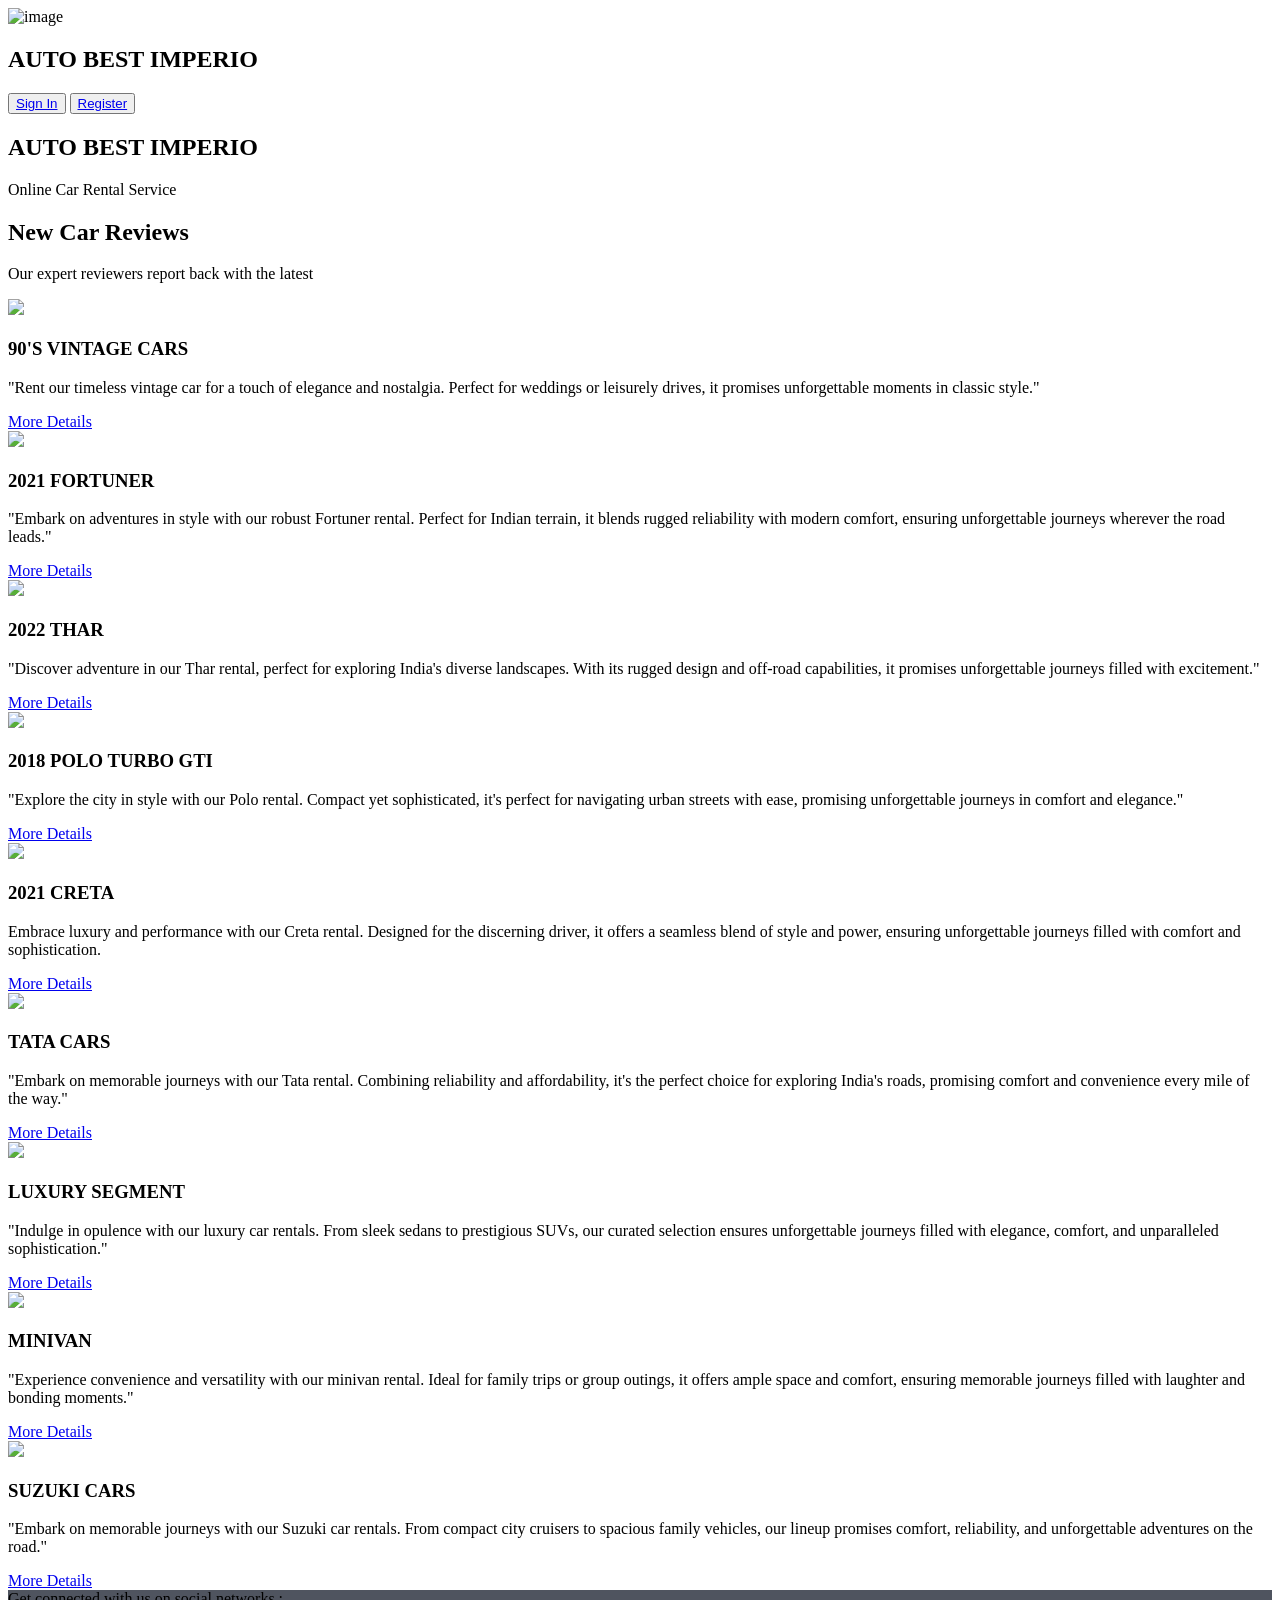
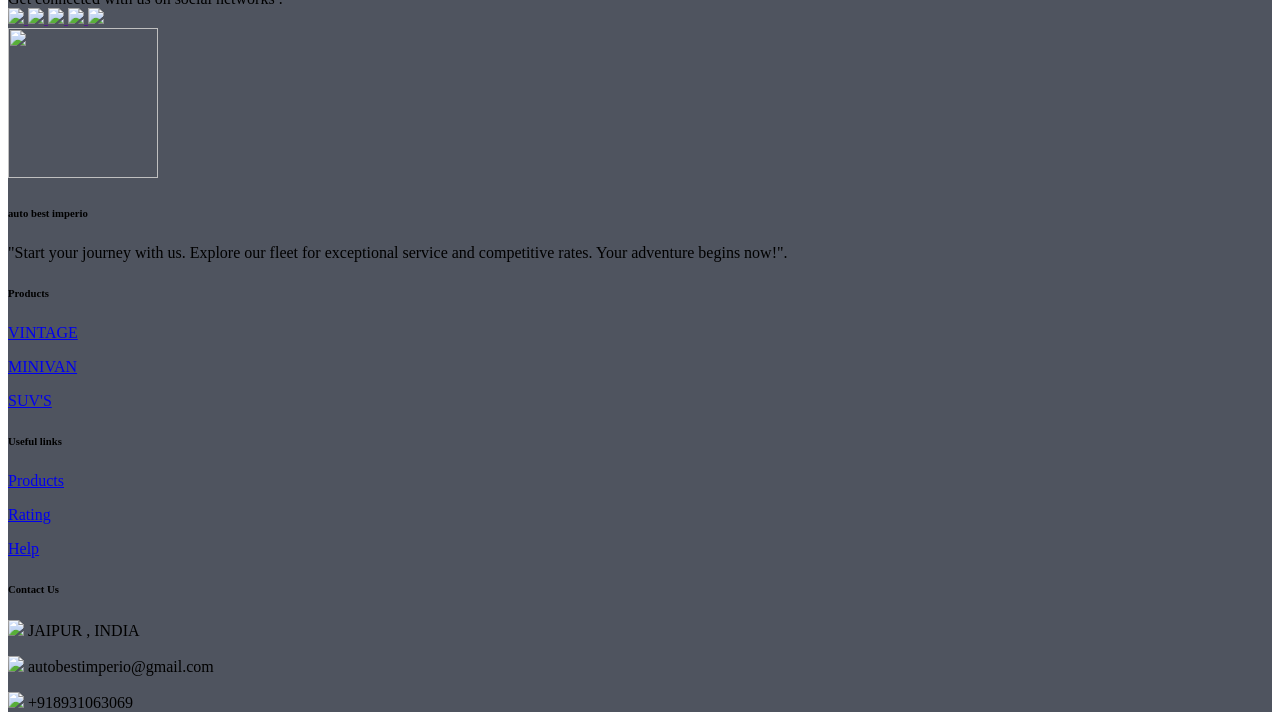
==== index.html @ c743aabb "fix: replace backslashes with forward slashes in index.html" ====
<!DOCTYPE html>
<html lang="en">
<head>
    <meta charset="UTF-8">
    <title>auto best imperio</title>
    <link rel="icon" href="assets/img/logo.png">
    <meta name="viewport" content="width=device-width initial-scale=1 maximum-scale=1 minimum-scale=1">
    <link rel="stylesheet" href="css/bootstrap/bootstrap.min.css">
    <link rel="stylesheet" href="css/index.css">
</head>
<body>

<section id="db_navbar">
    <div id="db_navBarCaption">
        <img id="db_logo" src="assets/img/logo.png" alt="image">
        <h1 id="db_title_name">AUTO BEST IMPERIO</h1>
        <button type="button" class="btn" id="db_btn_signIn"><a href="html/login.html" id="db_btn_sign_a">Sign
            In</a>
        </button>
        <button type="button" class="btn" id="db_btn_regi"><a href="html/registration.html" id="db_btn_regi_a">Register</a>
        </button>
    </div>
</section>
<section id="db_mainWall" class="slider">
    <div id="db_mainCaption" class="caption">
        <h1 id="db_h1">AUTO BEST IMPERIO</h1>
        <p id="db_p">Online Car Rental Service</p>
    </div>
</section>
<section class="sectionArea">
    <div class="featuresTop">
        <h2 id="db_newCarReviews">New Car Reviews</h2>
        <p> Our expert reviewers report back with the latest </p>
    </div>
    <div class="featuresBody">
        <div class="container">

            <div class="col3">
                <div class="item">
                    <div class="zoom">
                        <img src="assets/img/cars/VINTAGE.jpg">
                    </div>
                    <div class="itemText">
                        <h3>90'S VINTAGE CARS  </h3>
                        <p>   
                         "Rent our timeless vintage car for a touch of elegance and nostalgia.
                          Perfect for weddings or leisurely drives, it promises unforgettable moments in classic style."
                        </p>
                        <a href="#" class="btnDetails" id="db_car1"> More Details</a>
                    </div>
                </div>
            </div>

            <div class="col3">
                <div class="item">
                    <div class="zoom">
                        <img src="assets/img/cars/FORTUNER.jpg">
                    </div>
                    <div class="itemText">
                        <h3> 2021 FORTUNER </h3>
                        <p>
                            "Embark on adventures in style with our robust Fortuner rental. 
                            Perfect for Indian terrain, 
                            it blends rugged reliability with modern comfort, 
                            ensuring unforgettable journeys wherever the road leads."
                        </p>
                        <a href="#" class="btnDetails" id="db_car2"> More Details</a>
                    </div>
                </div>
            </div>

            <div class="col3">
                <div class="item">
                    <div class="zoom">
                        <img src="assets/img/cars/THAR.jpg">
                    </div>
                    <div class="itemText">
                        <h3> 2022 THAR</h3>
                        <p>
                            "Discover adventure in our Thar rental, perfect for exploring India's diverse landscapes.
                             With its rugged design and off-road capabilities,
                              it promises unforgettable journeys filled with excitement."
                        </p>
                        <a href="#" class="btnDetails" id="db_car3"> More Details</a>
                    </div>
                </div>
            </div>
        </div>
    </div>
    <div class="featuresBody">
        <div class="container">

            <div class="col3">
                <div class="item">
                    <div class="zoom">
                        <img src="assets/img/cars/POLO.jpg">
                    </div>
                    <div class="itemText">
                        <h3> 2018 POLO TURBO GTI</h3>
                      <p>                 
                         "Explore the city in style with our Polo rental. Compact yet sophisticated, 
                         it's perfect for navigating urban streets with ease, 
                         promising unforgettable journeys in comfort and elegance."
                        </p>
                        <a href="#" class="btnDetails" id="db_car4"> More Details</a>
                    </div>
                </div>
            </div>

            <div class="col3">
                <div class="item">
                    <div class="zoom">
                        <img src="assets/img/cars/CREATA.jpg">
                    </div>
                    <div class="itemText">
                        <h3>2021 CRETA </h3>
                        <p>
                            Embrace luxury and performance with our Creta rental. Designed for the discerning driver,
                             it offers a seamless blend of style and power,
                             ensuring unforgettable journeys filled with comfort and sophistication.
                        </p>
                        <a href="#" class="btnDetails" id="db_car5"> More Details</a>
                    </div>
                </div>
            </div>

            <div class="col3">
                <div class="item">
                    <div class="zoom">
                        <img src="assets/img/cars/TATA.jpg">
                    </div>
                    <div class="itemText">
                        <h3> TATA CARS </h3>
                        <p>
                            "Embark on memorable journeys with our Tata rental. Combining reliability and affordability, 
                            it's the perfect choice for exploring India's roads, promising comfort and convenience every mile of the way."
                        </p>
                        <a href="#" class="btnDetails" id="db_car6"> More Details</a>
                    </div>
                </div>
            </div>
        </div>
    </div>
    <div class="featuresBody">
        <div class="container">

            <div class="col3">
                <div class="item">
                    <div class="zoom">
                        <img src="assets/img/cars/AUDI.jpg">
                    </div>
                    <div class="itemText">
                        <h3> LUXURY SEGMENT</h3>
                        <p>
                            "Indulge in opulence with our luxury car rentals. From sleek sedans to prestigious SUVs,
                             our curated selection ensures unforgettable journeys filled with elegance, 
                             comfort, and unparalleled sophistication."
                        </p>
                        <a href="#" class="btnDetails" id="db_car7"> More Details</a>
                    </div>
                </div>
            </div>

            <div class="col3">
                <div class="item">
                    <div class="zoom">
                        <img src="assets/img/cars/MINIVAN.jpg">
                    </div>
                    <div class="itemText">
                        <h3>MINIVAN </h3>
                        <p>
                            "Experience convenience and versatility with our minivan rental. Ideal for family trips or group outings, 
                            it offers ample space and comfort, ensuring memorable journeys filled with laughter and bonding moments."
                        </p>
                        <a href="#" class="btnDetails" id="db_car8"> More Details</a>
                    </div>
                </div>
            </div>

            <div class="col3">
                <div class="item">
                    <div class="zoom">
                        <img src="assets/img/cars/desire.jpg">
                    </div>
                    <div class="itemText">
                        <h3> SUZUKI CARS</h3>
                        <p>
                            "Embark on memorable journeys with our Suzuki car rentals. 
                            From compact city cruisers to spacious family vehicles,
                            our lineup promises comfort, reliability, and unforgettable adventures on the road."
                        </p>
                        <a href="#" class="btnDetails" id="db_car9"> More Details</a>
                    </div>
                </div>
            </div>
        </div>
    </div>
</section>
<footer class="text-center text-lg-start text-white" style="background-color: #4f545f">

    <section class="d-flex justify-content-center justify-content-lg-between p-4 border-bottom">
        <div class="me-5 d-none d-lg-block">
            <span>Get connected with us on social networks :</span>
        </div>

        <div>
            <a href="" class="ml-2 text-reset text-decoration-none">
                <img src="assets/icon/social/icons8_google_32.png">
            </a>
            <a href="" class="ml-2 text-reset text-decoration-none">
                <img src="assets/icon/social/facebook_32.png">
            </a>
            <a href="" class="ml-2 text-reset text-decoration-none">
                <img src="assets/icon/social/icons8_instagram_32.png">
            </a>
            <a href="" class="ml-2 text-reset text-decoration-none">
                <img src="assets/icon/social/icons8_twitter_32.png">
            </a>
            <a href="" class="ml-2 text-reset text-decoration-none">
                <img src="assets/icon/social/icons8_linkedin_circled_32.png">
            </a>
        </div>
    </section>

    <section class="">

        <div class="container text-center text-md-start mt-5">
            <div class="row mt-3">
                <div><img class="position-relative" src="assets/img/logo.png"
                          style="width: 150px; height: 150px; left: -40px; top: 3px"></div>

                <div class="col-md-3 col-lg-4 col-xl-3 mx-auto mb-4">
                    <h6 class="text-uppercase fw-bold mb-4"><i class="fas fa-gem me-3"></i>auto best imperio</h6>
                    <p>"Start your journey with us. Explore our fleet for exceptional service and competitive rates.
                     Your adventure begins now!".</p>
                </div>

                <div class="col-md-2 col-lg-2 col-xl-2 mx-auto mb-4">
                    <h6 class="text-uppercase fw-bold mb-4">Products</h6>
                    <p><a href="#!" class="text-reset text-decoration-none">VINTAGE</a></p>
                    <p><a href="#!" class="text-reset text-decoration-none">MINIVAN </a></p>
                    <p><a href="#!" class="text-reset text-decoration-none">SUV'S</a></p>
                </div>

                <div class="col-md-3 col-lg-2 col-xl-2 mx-auto mb-4">
                    <h6 class="text-uppercase fw-bold mb-4">Useful links</h6>
                    <p><a href="#!" class="text-reset text-decoration-none">Products</a></p>
                    <p><a href="#!" class="text-reset text-decoration-none">Rating</a></p>
                    <p><a href="#!" class="text-reset text-decoration-none">Help</a></p>
                </div>

                <div class="col-md-4 col-lg-3 col-xl-3 mx-auto mb-md-0 mb-4">
                    <h6 class="text-uppercase fw-bold mb-4">Contact Us</h6>
                    <p><img class="position-relative text-decoration-none" style="right: 10px"
                            src="assets/icon/social/icons8_home_page_16.png"> JAIPUR , INDIA</p>
                    <p><img class="position-relative text-decoration-none" style="right: 18px"
                            src="assets/icon/social/icons8_Mail_16.png"> autobestimperio@gmail.com</p>
                    <p><img class="position-relative text-decoration-none" style="right: 35px"
                            src="assets/icon/social/icons8_phone_16.png"> +918931063069</p>
                </div>

            </div>
        </div>
    </section>


</footer>
</body>
</html>
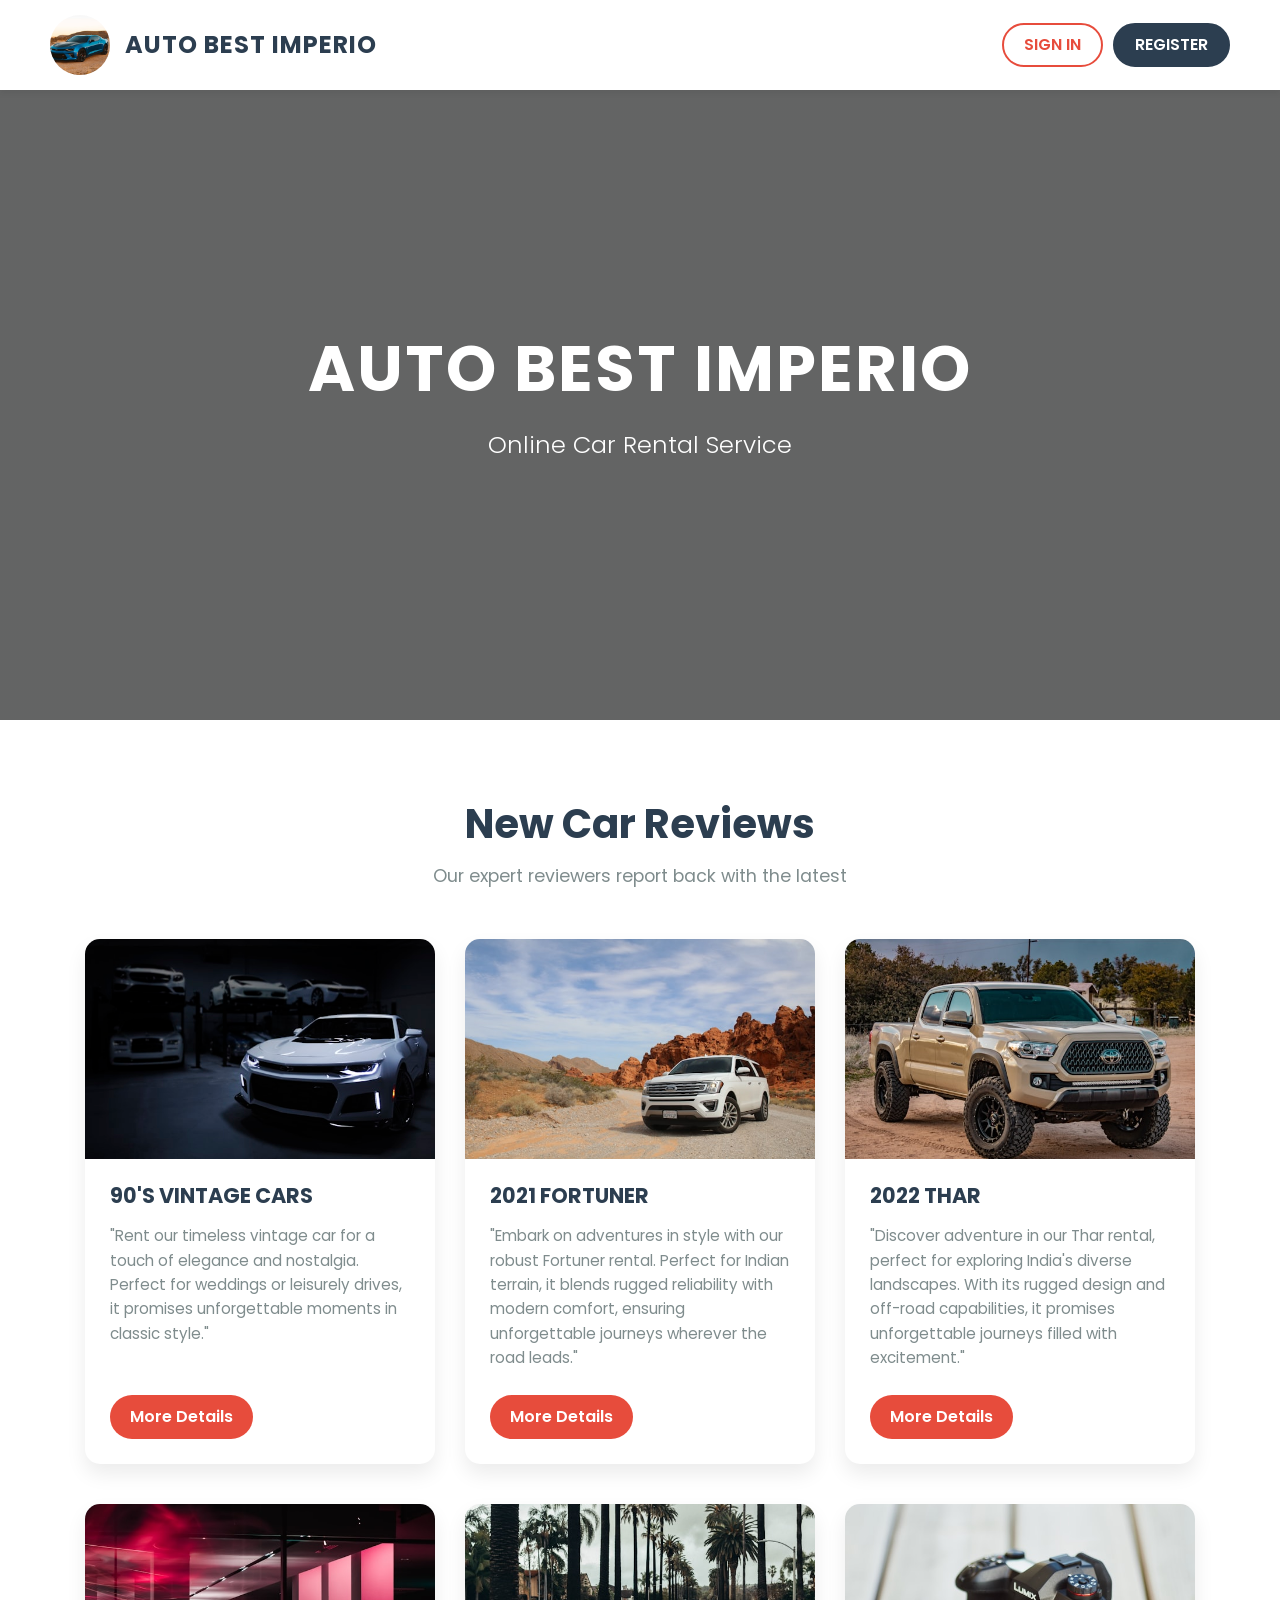
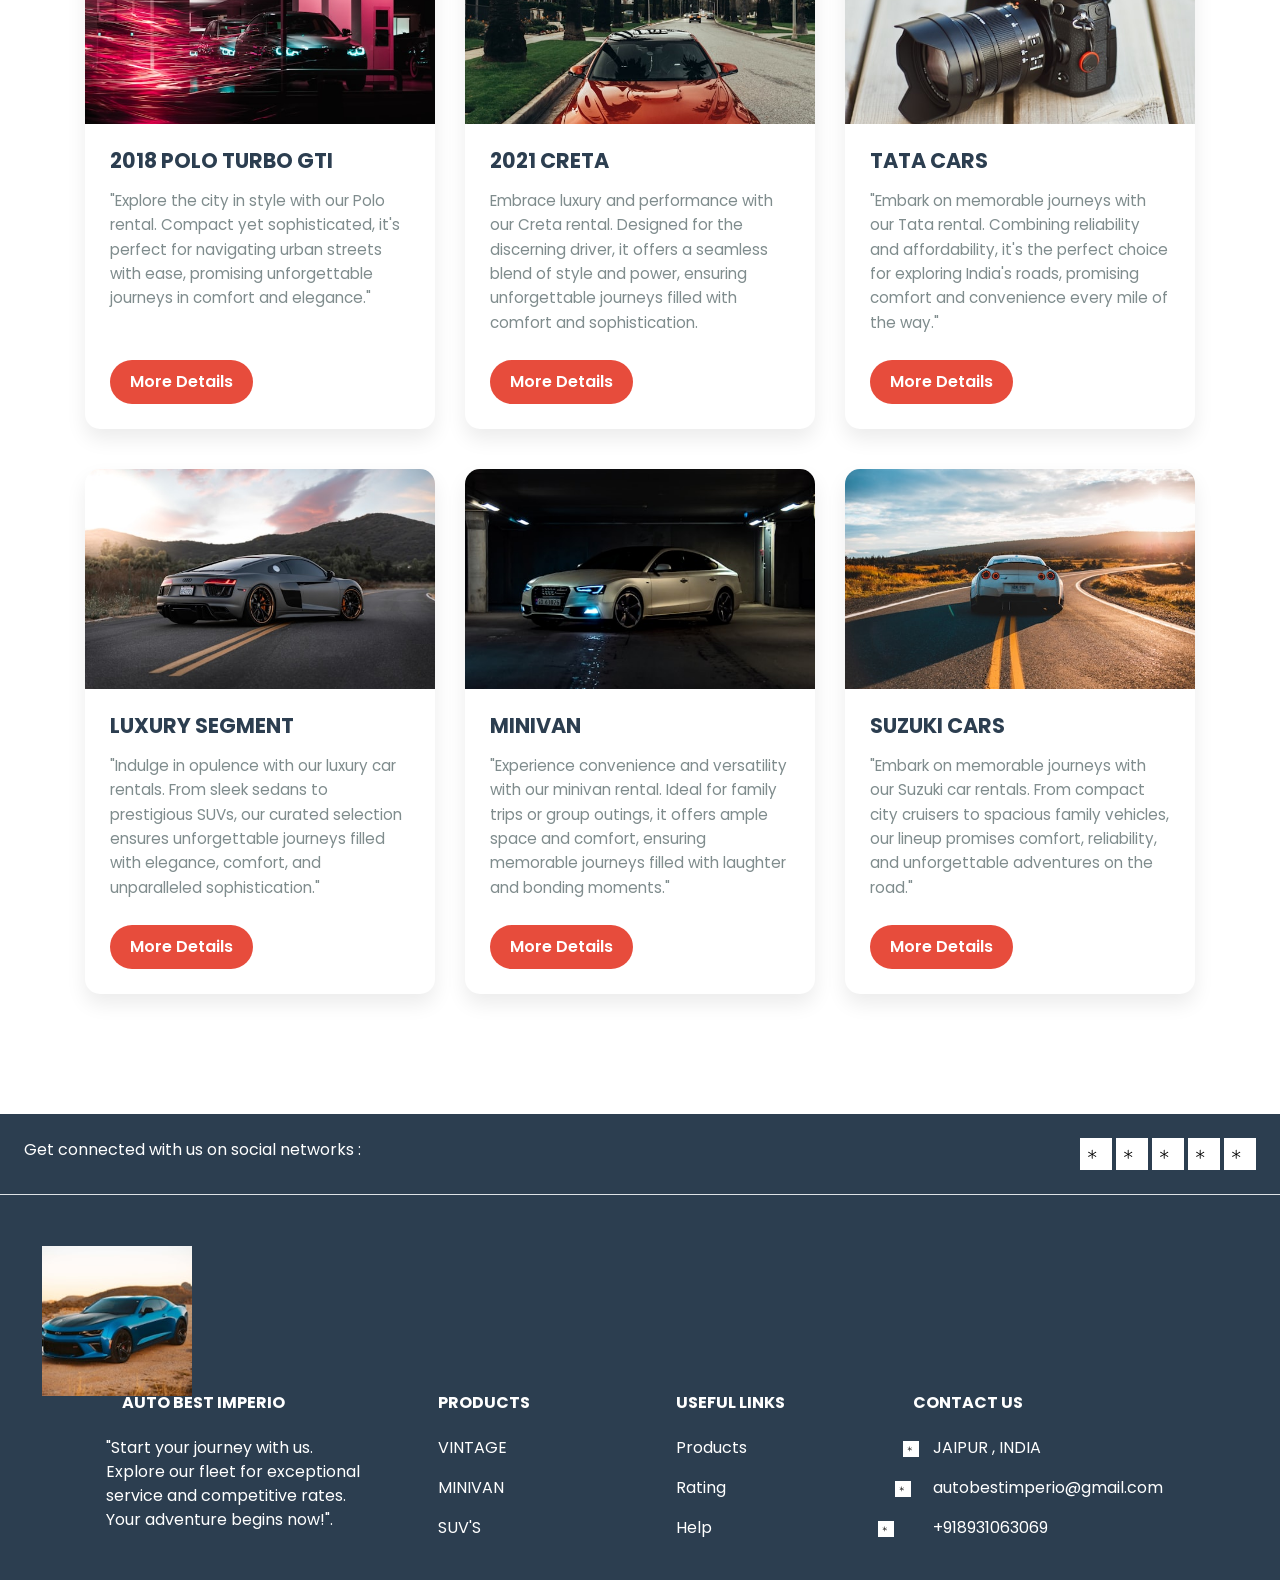
==== commit f9d9e799: "fix(links): correct sign-in and register href paths in index.html" ====
--- a/index.html
+++ b/index.html
@@ -14,10 +14,10 @@
     <div id="db_navBarCaption">
         <img id="db_logo" src="assets/img/logo.png" alt="image">
         <h1 id="db_title_name">AUTO BEST IMPERIO</h1>
-        <button type="button" class="btn" id="db_btn_signIn"><a href="html/login.html" id="db_btn_sign_a">Sign
+        <button type="button" class="btn" id="db_btn_signIn"><a href="login.html" id="db_btn_sign_a">Sign
             In</a>
         </button>
-        <button type="button" class="btn" id="db_btn_regi"><a href="html/registration.html" id="db_btn_regi_a">Register</a>
+        <button type="button" class="btn" id="db_btn_regi"><a href="registration.html" id="db_btn_regi_a">Register</a>
         </button>
     </div>
 </section>
--- a/css/index.css
+++ b/css/index.css
@@ -0,0 +1,220 @@
+@import url('https://fonts.googleapis.com/css2?family=Poppins:wght@300;400;600;700&display=swap');
+
+body {
+    font-family: 'Poppins', sans-serif;
+    margin: 0;
+    padding: 0;
+    background-color: #f8f9fa;
+    color: #333;
+}
+
+#db_navbar {
+    background: rgba(255, 255, 255, 0.95);
+    backdrop-filter: blur(10px);
+    box-shadow: 0 4px 6px rgba(0,0,0,0.05);
+    position: sticky;
+    top: 0;
+    z-index: 1000;
+    padding: 15px 50px;
+}
+
+#db_navBarCaption {
+    display: flex;
+    align-items: center;
+    justify-content: space-between;
+}
+
+#db_logo {
+    width: 60px;
+    height: 60px;
+    border-radius: 50%;
+    object-fit: cover;
+    margin-right: 15px;
+}
+
+#db_title_name {
+    font-size: 24px;
+    font-weight: 700;
+    margin: 0;
+    flex-grow: 1;
+    color: #2c3e50;
+    letter-spacing: 1px;
+}
+
+#db_navbar .btn {
+    margin-left: 10px;
+    padding: 8px 20px;
+    border-radius: 25px;
+    font-weight: 600;
+    text-transform: uppercase;
+    transition: all 0.3s ease;
+}
+
+#db_btn_signIn {
+    border: 2px solid #e74c3c;
+    background: transparent;
+}
+#db_btn_signIn a { color: #e74c3c; text-decoration: none; }
+#db_btn_signIn:hover { background: #e74c3c; box-shadow: 0 5px 15px rgba(231,76,60,0.3); }
+#db_btn_signIn:hover a { color: #fff; }
+
+#db_btn_regi {
+    background: #2c3e50;
+    border: 2px solid #2c3e50;
+}
+#db_btn_regi a { color: #fff; text-decoration: none; }
+#db_btn_regi:hover { background: #1a252f; box-shadow: 0 5px 15px rgba(44,62,80,0.3); }
+
+#db_mainWall {
+    height: 70vh;
+    background: linear-gradient(rgba(0,0,0,0.6), rgba(0,0,0,0.6)), url('https://images.unsplash.com/photo-1492144534655-ae79c964c9d7?w=1600&q=80') center/cover;
+    display: flex;
+    align-items: center;
+    justify-content: center;
+    text-align: center;
+    color: white;
+}
+
+#db_mainCaption h1 {
+    font-size: 4rem;
+    font-weight: 700;
+    margin-bottom: 20px;
+    text-transform: uppercase;
+    letter-spacing: 2px;
+    animation: fadeInDown 1s ease-out;
+}
+
+#db_mainCaption p {
+    font-size: 1.5rem;
+    font-weight: 300;
+    animation: fadeInUp 1s ease-out;
+}
+
+.sectionArea {
+    padding: 80px 0;
+    background: #fff;
+}
+
+.featuresTop {
+    text-align: center;
+    margin-bottom: 50px;
+}
+
+.featuresTop h2 {
+    font-size: 2.5rem;
+    font-weight: 700;
+    color: #2c3e50;
+    margin-bottom: 15px;
+}
+
+.featuresTop p {
+    color: #7f8c8d;
+    font-size: 1.1rem;
+}
+
+.featuresBody .container {
+    display: flex;
+    flex-wrap: wrap;
+    justify-content: center;
+    gap: 30px;
+    margin-bottom: 40px;
+}
+
+.col3 {
+    flex: 1 1 300px;
+    max-width: 350px;
+}
+
+.item {
+    background: #fff;
+    border-radius: 15px;
+    overflow: hidden;
+    box-shadow: 0 10px 20px rgba(0,0,0,0.08);
+    transition: transform 0.3s ease, box-shadow 0.3s ease;
+    height: 100%;
+    display: flex;
+    flex-direction: column;
+}
+
+.item:hover {
+    transform: translateY(-10px);
+    box-shadow: 0 15px 30px rgba(0,0,0,0.15);
+}
+
+.zoom {
+    overflow: hidden;
+    height: 220px;
+}
+
+.zoom img {
+    width: 100%;
+    height: 100%;
+    object-fit: cover;
+    transition: transform 0.5s ease;
+}
+
+.item:hover .zoom img {
+    transform: scale(1.1);
+}
+
+.itemText {
+    padding: 25px;
+    flex-grow: 1;
+    display: flex;
+    flex-direction: column;
+}
+
+.itemText h3 {
+    font-size: 1.3rem;
+    font-weight: 700;
+    color: #2c3e50;
+    margin-bottom: 15px;
+}
+
+.itemText p {
+    color: #7f8c8d;
+    font-size: 0.95rem;
+    line-height: 1.6;
+    margin-bottom: 25px;
+    flex-grow: 1;
+}
+
+.btnDetails {
+    display: inline-block;
+    padding: 10px 20px;
+    background: #e74c3c;
+    color: white !important;
+    text-decoration: none;
+    border-radius: 25px;
+    font-weight: 600;
+    text-align: center;
+    transition: background 0.3s ease;
+    align-self: flex-start;
+}
+
+.btnDetails:hover {
+    background: #c0392b;
+}
+
+footer {
+    background-color: #2c3e50 !important;
+    color: #ecf0f1;
+}
+
+footer a {
+    transition: color 0.3s ease;
+}
+
+footer a:hover {
+    color: #e74c3c !important;
+}
+
+@keyframes fadeInDown {
+    from { opacity: 0; transform: translateY(-30px); }
+    to { opacity: 1; transform: translateY(0); }
+}
+
+@keyframes fadeInUp {
+    from { opacity: 0; transform: translateY(30px); }
+    to { opacity: 1; transform: translateY(0); }
+}
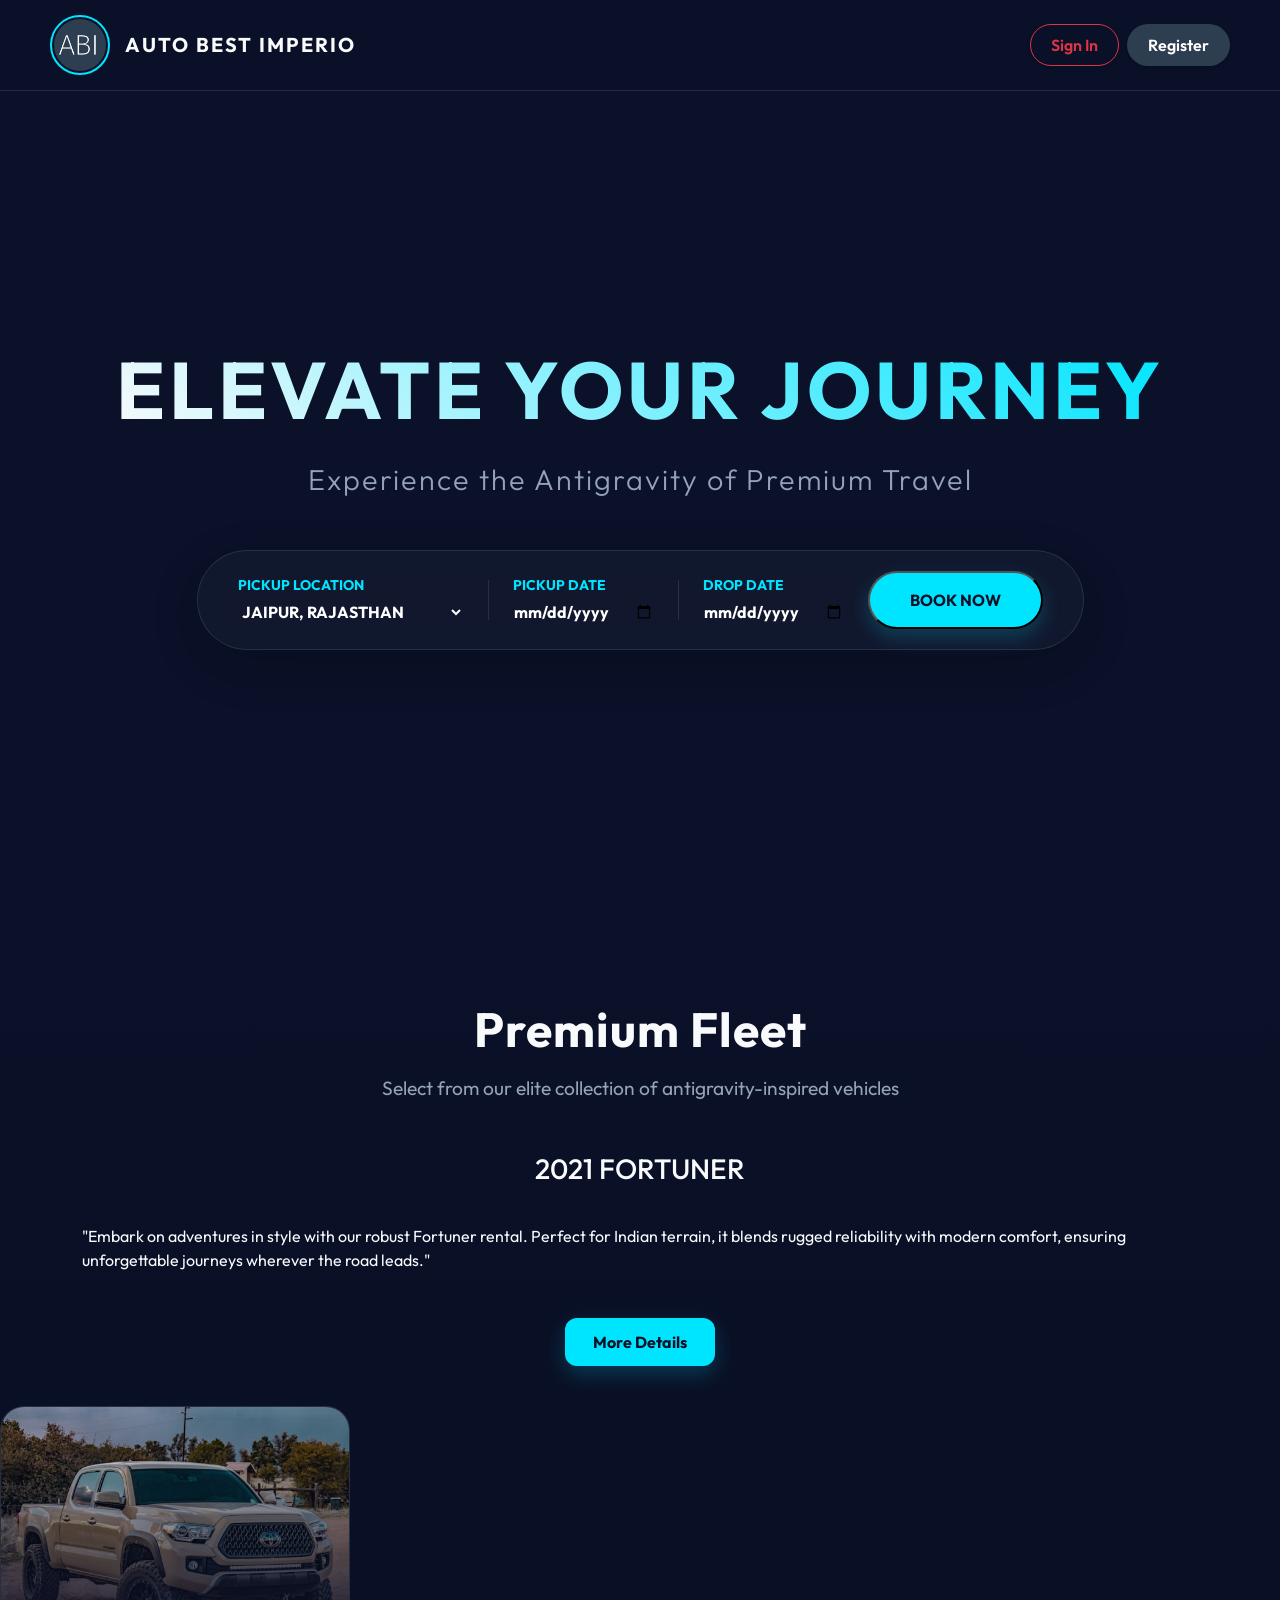
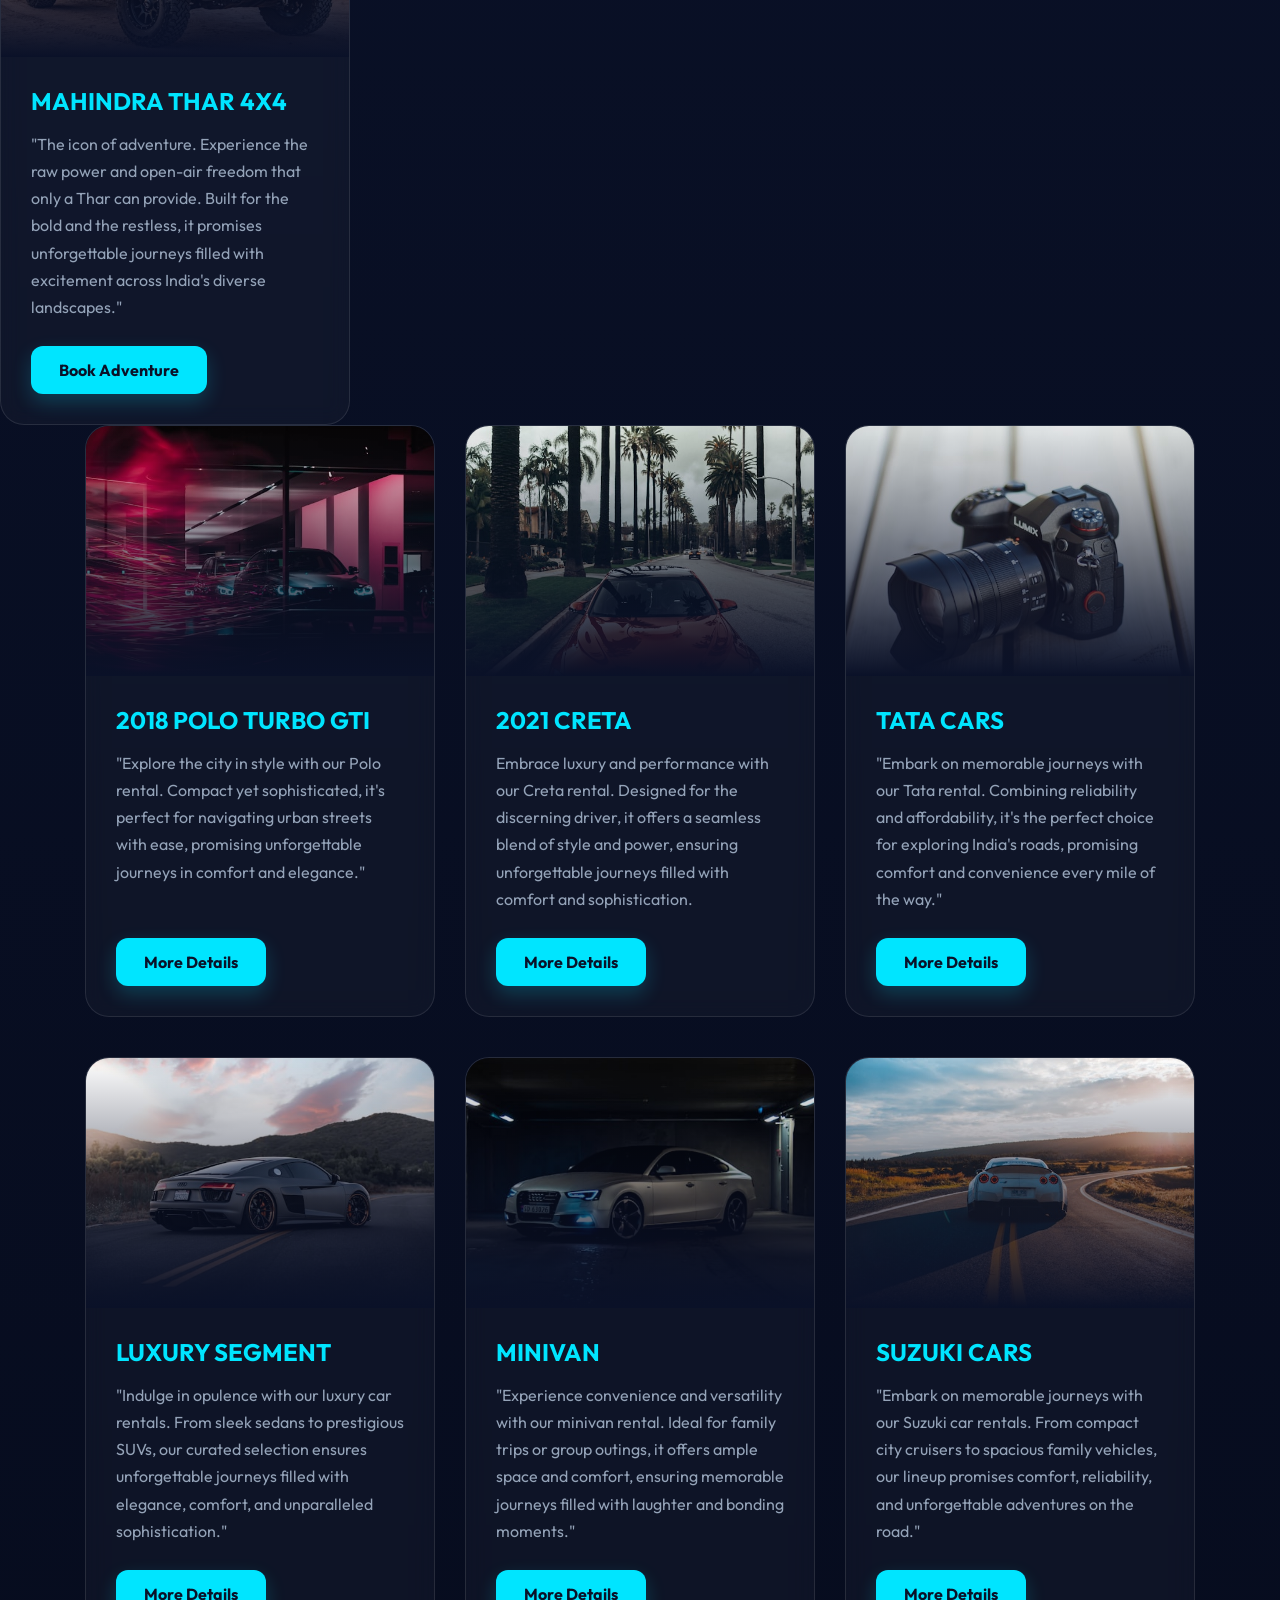
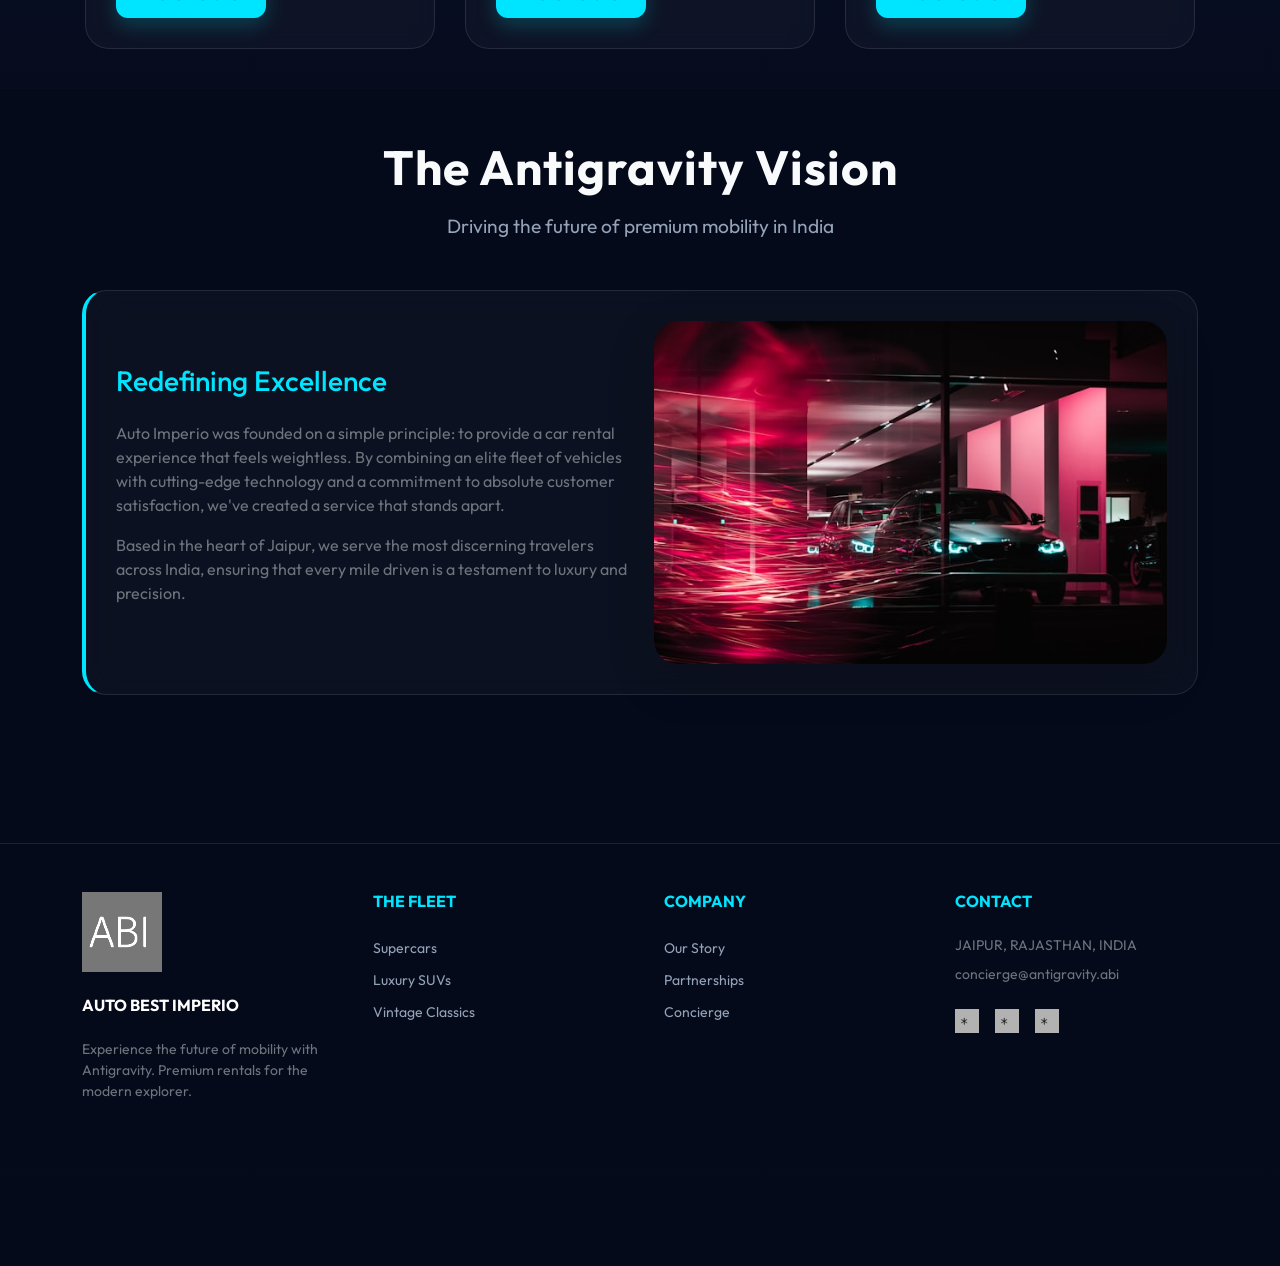
==== commit 63f29bd4: "refactor: complete localization, fix alignment, and add company section navigation" ====
--- a/index.html
+++ b/index.html
@@ -1,5 +1,6 @@
 <!DOCTYPE html>
 <html lang="en">
+
 <head>
     <meta charset="UTF-8">
     <title>auto best imperio</title>
@@ -8,262 +9,339 @@
     <link rel="stylesheet" href="css/bootstrap/bootstrap.min.css">
     <link rel="stylesheet" href="css/index.css">
 </head>
+
 <body>
 
-<section id="db_navbar">
-    <div id="db_navBarCaption">
-        <img id="db_logo" src="assets/img/logo.png" alt="image">
-        <h1 id="db_title_name">AUTO BEST IMPERIO</h1>
-        <button type="button" class="btn" id="db_btn_signIn"><a href="login.html" id="db_btn_sign_a">Sign
-            In</a>
-        </button>
-        <button type="button" class="btn" id="db_btn_regi"><a href="registration.html" id="db_btn_regi_a">Register</a>
-        </button>
-    </div>
-</section>
-<section id="db_mainWall" class="slider">
-    <div id="db_mainCaption" class="caption">
-        <h1 id="db_h1">AUTO BEST IMPERIO</h1>
-        <p id="db_p">Online Car Rental Service</p>
-    </div>
-</section>
-<section class="sectionArea">
-    <div class="featuresTop">
-        <h2 id="db_newCarReviews">New Car Reviews</h2>
-        <p> Our expert reviewers report back with the latest </p>
-    </div>
-    <div class="featuresBody">
-        <div class="container">
-
-            <div class="col3">
-                <div class="item">
-                    <div class="zoom">
-                        <img src="assets/img/cars/VINTAGE.jpg">
-                    </div>
-                    <div class="itemText">
-                        <h3>90'S VINTAGE CARS  </h3>
-                        <p>   
-                         "Rent our timeless vintage car for a touch of elegance and nostalgia.
-                          Perfect for weddings or leisurely drives, it promises unforgettable moments in classic style."
-                        </p>
-                        <a href="#" class="btnDetails" id="db_car1"> More Details</a>
-                    </div>
-                </div>
-            </div>
-
-            <div class="col3">
-                <div class="item">
-                    <div class="zoom">
-                        <img src="assets/img/cars/FORTUNER.jpg">
-                    </div>
-                    <div class="itemText">
-                        <h3> 2021 FORTUNER </h3>
-                        <p>
-                            "Embark on adventures in style with our robust Fortuner rental. 
-                            Perfect for Indian terrain, 
-                            it blends rugged reliability with modern comfort, 
-                            ensuring unforgettable journeys wherever the road leads."
-                        </p>
-                        <a href="#" class="btnDetails" id="db_car2"> More Details</a>
-                    </div>
-                </div>
-            </div>
-
-            <div class="col3">
-                <div class="item">
-                    <div class="zoom">
-                        <img src="assets/img/cars/THAR.jpg">
-                    </div>
-                    <div class="itemText">
-                        <h3> 2022 THAR</h3>
-                        <p>
-                            "Discover adventure in our Thar rental, perfect for exploring India's diverse landscapes.
-                             With its rugged design and off-road capabilities,
-                              it promises unforgettable journeys filled with excitement."
-                        </p>
-                        <a href="#" class="btnDetails" id="db_car3"> More Details</a>
-                    </div>
-                </div>
-            </div>
-        </div>
-    </div>
-    <div class="featuresBody">
-        <div class="container">
-
-            <div class="col3">
-                <div class="item">
-                    <div class="zoom">
-                        <img src="assets/img/cars/POLO.jpg">
-                    </div>
-                    <div class="itemText">
-                        <h3> 2018 POLO TURBO GTI</h3>
-                      <p>                 
-                         "Explore the city in style with our Polo rental. Compact yet sophisticated, 
-                         it's perfect for navigating urban streets with ease, 
-                         promising unforgettable journeys in comfort and elegance."
-                        </p>
-                        <a href="#" class="btnDetails" id="db_car4"> More Details</a>
-                    </div>
-                </div>
-            </div>
-
-            <div class="col3">
-                <div class="item">
-                    <div class="zoom">
-                        <img src="assets/img/cars/CREATA.jpg">
-                    </div>
-                    <div class="itemText">
-                        <h3>2021 CRETA </h3>
-                        <p>
-                            Embrace luxury and performance with our Creta rental. Designed for the discerning driver,
-                             it offers a seamless blend of style and power,
-                             ensuring unforgettable journeys filled with comfort and sophistication.
-                        </p>
-                        <a href="#" class="btnDetails" id="db_car5"> More Details</a>
-                    </div>
-                </div>
-            </div>
-
-            <div class="col3">
-                <div class="item">
-                    <div class="zoom">
-                        <img src="assets/img/cars/TATA.jpg">
-                    </div>
-                    <div class="itemText">
-                        <h3> TATA CARS </h3>
-                        <p>
-                            "Embark on memorable journeys with our Tata rental. Combining reliability and affordability, 
-                            it's the perfect choice for exploring India's roads, promising comfort and convenience every mile of the way."
-                        </p>
-                        <a href="#" class="btnDetails" id="db_car6"> More Details</a>
-                    </div>
-                </div>
-            </div>
-        </div>
-    </div>
-    <div class="featuresBody">
-        <div class="container">
-
-            <div class="col3">
-                <div class="item">
-                    <div class="zoom">
-                        <img src="assets/img/cars/AUDI.jpg">
-                    </div>
-                    <div class="itemText">
-                        <h3> LUXURY SEGMENT</h3>
-                        <p>
-                            "Indulge in opulence with our luxury car rentals. From sleek sedans to prestigious SUVs,
-                             our curated selection ensures unforgettable journeys filled with elegance, 
-                             comfort, and unparalleled sophistication."
-                        </p>
-                        <a href="#" class="btnDetails" id="db_car7"> More Details</a>
-                    </div>
-                </div>
-            </div>
-
-            <div class="col3">
-                <div class="item">
-                    <div class="zoom">
-                        <img src="assets/img/cars/MINIVAN.jpg">
-                    </div>
-                    <div class="itemText">
-                        <h3>MINIVAN </h3>
-                        <p>
-                            "Experience convenience and versatility with our minivan rental. Ideal for family trips or group outings, 
-                            it offers ample space and comfort, ensuring memorable journeys filled with laughter and bonding moments."
-                        </p>
-                        <a href="#" class="btnDetails" id="db_car8"> More Details</a>
-                    </div>
-                </div>
-            </div>
-
-            <div class="col3">
-                <div class="item">
-                    <div class="zoom">
-                        <img src="assets/img/cars/desire.jpg">
-                    </div>
-                    <div class="itemText">
-                        <h3> SUZUKI CARS</h3>
-                        <p>
-                            "Embark on memorable journeys with our Suzuki car rentals. 
-                            From compact city cruisers to spacious family vehicles,
-                            our lineup promises comfort, reliability, and unforgettable adventures on the road."
-                        </p>
-                        <a href="#" class="btnDetails" id="db_car9"> More Details</a>
-                    </div>
-                </div>
-            </div>
-        </div>
-    </div>
-</section>
-<footer class="text-center text-lg-start text-white" style="background-color: #4f545f">
-
-    <section class="d-flex justify-content-center justify-content-lg-between p-4 border-bottom">
-        <div class="me-5 d-none d-lg-block">
-            <span>Get connected with us on social networks :</span>
-        </div>
-
-        <div>
-            <a href="" class="ml-2 text-reset text-decoration-none">
-                <img src="assets/icon/social/icons8_google_32.png">
-            </a>
-            <a href="" class="ml-2 text-reset text-decoration-none">
-                <img src="assets/icon/social/facebook_32.png">
-            </a>
-            <a href="" class="ml-2 text-reset text-decoration-none">
-                <img src="assets/icon/social/icons8_instagram_32.png">
-            </a>
-            <a href="" class="ml-2 text-reset text-decoration-none">
-                <img src="assets/icon/social/icons8_twitter_32.png">
-            </a>
-            <a href="" class="ml-2 text-reset text-decoration-none">
-                <img src="assets/icon/social/icons8_linkedin_circled_32.png">
-            </a>
+    <section id="db_navbar">
+        <div id="db_navBarCaption">
+            <img id="db_logo" src="assets/img/logo.png" alt="image">
+            <h1 id="db_title_name">AUTO BEST IMPERIO</h1>
+            <div id="authButtonsContainer" class="d-flex align-items-center gap-2">
+                <a href="html/login.html" class="btn btn-outline-danger shadow-sm" id="btnSignIn"
+                    style="border-radius: 25px; font-weight: 600; padding: 8px 20px;">Sign In</a>
+                <a href="html/registration.html" class="btn text-white shadow-sm" id="btnRegi"
+                    style="background: #2c3e50; border-radius: 25px; font-weight: 600; padding: 8px 20px;">Register</a>
+            </div>
+
+            <!-- Profile Dashboard (Visible when logged in) -->
+            <div id="profileDashboard" class="d-none align-items-center gap-3">
+                <div class="text-dark text-end d-none d-md-block" style="font-size: 0.9rem; line-height: 1.2;">
+                    <span class="d-block fw-bold" style="color: #2c3e50;">Welcome, <span
+                            id="profileName">User</span></span>
+                    <span class="d-block" style="color: #7f8c8d; font-size: 0.8rem;">Wallet: $<span
+                            id="profileWallet">0</span> | Rides: <span id="profileRides">0</span></span>
+                </div>
+                <div class="d-flex align-items-center shadow-sm"
+                    style="background: #fff; border-radius: 50px; padding: 5px 15px 5px 5px; border: 1px solid #e0e0e0;">
+                    <img src="assets/img/me/me.jpg" alt="Profile"
+                        style="width: 36px; height: 36px; border-radius: 50%; object-fit: cover; margin-right: 12px; border: 2px solid #2c3e50;">
+                    <button class="btn btn-sm text-danger fw-bold m-0 p-0" id="btnLogout"
+                        style="border: none; background: transparent;">Logout</button>
+                </div>
+            </div>
         </div>
     </section>
-
-    <section class="">
-
-        <div class="container text-center text-md-start mt-5">
-            <div class="row mt-3">
-                <div><img class="position-relative" src="assets/img/logo.png"
-                          style="width: 150px; height: 150px; left: -40px; top: 3px"></div>
-
-                <div class="col-md-3 col-lg-4 col-xl-3 mx-auto mb-4">
-                    <h6 class="text-uppercase fw-bold mb-4"><i class="fas fa-gem me-3"></i>auto best imperio</h6>
-                    <p>"Start your journey with us. Explore our fleet for exceptional service and competitive rates.
-                     Your adventure begins now!".</p>
-                </div>
-
-                <div class="col-md-2 col-lg-2 col-xl-2 mx-auto mb-4">
-                    <h6 class="text-uppercase fw-bold mb-4">Products</h6>
-                    <p><a href="#!" class="text-reset text-decoration-none">VINTAGE</a></p>
-                    <p><a href="#!" class="text-reset text-decoration-none">MINIVAN </a></p>
-                    <p><a href="#!" class="text-reset text-decoration-none">SUV'S</a></p>
-                </div>
-
-                <div class="col-md-3 col-lg-2 col-xl-2 mx-auto mb-4">
-                    <h6 class="text-uppercase fw-bold mb-4">Useful links</h6>
-                    <p><a href="#!" class="text-reset text-decoration-none">Products</a></p>
-                    <p><a href="#!" class="text-reset text-decoration-none">Rating</a></p>
-                    <p><a href="#!" class="text-reset text-decoration-none">Help</a></p>
-                </div>
-
-                <div class="col-md-4 col-lg-3 col-xl-3 mx-auto mb-md-0 mb-4">
-                    <h6 class="text-uppercase fw-bold mb-4">Contact Us</h6>
-                    <p><img class="position-relative text-decoration-none" style="right: 10px"
-                            src="assets/icon/social/icons8_home_page_16.png"> JAIPUR , INDIA</p>
-                    <p><img class="position-relative text-decoration-none" style="right: 18px"
-                            src="assets/icon/social/icons8_Mail_16.png"> autobestimperio@gmail.com</p>
-                    <p><img class="position-relative text-decoration-none" style="right: 35px"
-                            src="assets/icon/social/icons8_phone_16.png"> +918931063069</p>
-                </div>
-
+    <section id="db_mainWall">
+        <div id="db_mainCaption">
+            <h1>Elevate Your Journey</h1>
+            <p>Experience the Antigravity of Premium Travel</p>
+
+            <!-- Floating Booking Widget -->
+            <div class="hero-booking-widget mt-5">
+                <div class="glass-card shadow-lg d-flex align-items-center gap-4"
+                    style="padding: 20px 40px; border-radius: 50px;">
+                    <div class="text-start">
+                        <label class="d-block small text-cyan fw-bold mb-1">PICKUP LOCATION</label>
+                        <select class="bg-transparent border-0 text-white fw-bold"
+                            style="outline: none; cursor: pointer;">
+                            <option class="bg-dark">JAIPUR, RAJASTHAN</option>
+                            <option class="bg-dark">NEW DELHI (NCR)</option>
+                            <option class="bg-dark">MUMBAI, MAHARASHTRA</option>
+                            <option class="bg-dark">BANGALORE, KARNATAKA</option>
+                            <option class="bg-dark">CHANDIGARH, PUNJAB</option>
+                        </select>
+                    </div>
+                    <div style="width: 1px; height: 40px; background: rgba(255,255,255,0.1);"></div>
+                    <div class="text-start">
+                        <label class="d-block small text-cyan fw-bold mb-1">PICKUP DATE</label>
+                        <input type="date" class="bg-transparent border-0 text-white fw-bold"
+                            style="outline: none; cursor: pointer;">
+                    </div>
+                    <div style="width: 1px; height: 40px; background: rgba(255,255,255,0.1);"></div>
+                    <div class="text-start">
+                        <label class="d-block small text-cyan fw-bold mb-1">DROP DATE</label>
+                        <input type="date" class="bg-transparent border-0 text-white fw-bold"
+                            style="outline: none; cursor: pointer;">
+                    </div>
+                    <button class="btnDetails m-0" style="padding: 15px 40px; border-radius: 50px;">BOOK NOW</button>
+                </div>
             </div>
         </div>
     </section>
-
-
-</footer>
+    <section class="sectionArea" id="db_features"
+        style="background: linear-gradient(to bottom, var(--deep-navy), #050a1a);">
+        <div class="featuresTop">
+            <div class="container">
+                <h2 class="text-center">Premium Fleet</h2>
+                <p class="text-center">Select from our elite collection of antigravity-inspired vehicles</p>
+            </div>
+        </div>
+        <div class="featuresBody">
+            <div class="container">
+                <h3> 2021 FORTUNER </h3>
+                <p>
+                    "Embark on adventures in style with our robust Fortuner rental.
+                    Perfect for Indian terrain,
+                    it blends rugged reliability with modern comfort,
+                    ensuring unforgettable journeys wherever the road leads."
+                </p>
+                <a href="#" class="btnDetails" id="db_car2"> More Details</a>
+            </div>
+        </div>
+        </div>
+
+        <div class="col3">
+            <div class="item">
+                <div class="zoom">
+                    <img src="assets/img/cars/THAR.jpg" alt="Thar">
+                </div>
+                <div class="itemText">
+                    <h3>MAHINDRA THAR 4X4</h3>
+                    <p>
+                        "The icon of adventure. Experience the raw power and open-air freedom that only a Thar
+                        can provide. Built for the bold and the restless, it promises unforgettable journeys
+                        filled with excitement across India's diverse landscapes."
+                    </p>
+                    <a href="#" class="btnDetails" id="db_car3">Book Adventure</a>
+                </div>
+            </div>
+        </div>
+        </div>
+        </div>
+        <div class="featuresBody">
+            <div class="container">
+
+                <div class="col3">
+                    <div class="item">
+                        <div class="zoom">
+                            <img src="assets/img/cars/POLO.jpg">
+                        </div>
+                        <div class="itemText">
+                            <h3> 2018 POLO TURBO GTI</h3>
+                            <p>
+                                "Explore the city in style with our Polo rental. Compact yet sophisticated,
+                                it's perfect for navigating urban streets with ease,
+                                promising unforgettable journeys in comfort and elegance."
+                            </p>
+                            <a href="#" class="btnDetails" id="db_car4"> More Details</a>
+                        </div>
+                    </div>
+                </div>
+
+                <div class="col3">
+                    <div class="item">
+                        <div class="zoom">
+                            <img src="assets/img/cars/CREATA.jpg">
+                        </div>
+                        <div class="itemText">
+                            <h3>2021 CRETA </h3>
+                            <p>
+                                Embrace luxury and performance with our Creta rental. Designed for the discerning
+                                driver,
+                                it offers a seamless blend of style and power,
+                                ensuring unforgettable journeys filled with comfort and sophistication.
+                            </p>
+                            <a href="#" class="btnDetails" id="db_car5"> More Details</a>
+                        </div>
+                    </div>
+                </div>
+
+                <div class="col3">
+                    <div class="item">
+                        <div class="zoom">
+                            <img src="assets/img/cars/TATA.jpg">
+                        </div>
+                        <div class="itemText">
+                            <h3> TATA CARS </h3>
+                            <p>
+                                "Embark on memorable journeys with our Tata rental. Combining reliability and
+                                affordability,
+                                it's the perfect choice for exploring India's roads, promising comfort and convenience
+                                every mile of the way."
+                            </p>
+                            <a href="#" class="btnDetails" id="db_car6"> More Details</a>
+                        </div>
+                    </div>
+                </div>
+            </div>
+        </div>
+        <div class="featuresBody">
+            <div class="container">
+
+                <div class="col3">
+                    <div class="item">
+                        <div class="zoom">
+                            <img src="assets/img/cars/AUDI.jpg">
+                        </div>
+                        <div class="itemText">
+                            <h3> LUXURY SEGMENT</h3>
+                            <p>
+                                "Indulge in opulence with our luxury car rentals. From sleek sedans to prestigious SUVs,
+                                our curated selection ensures unforgettable journeys filled with elegance,
+                                comfort, and unparalleled sophistication."
+                            </p>
+                            <a href="#" class="btnDetails" id="db_car7"> More Details</a>
+                        </div>
+                    </div>
+                </div>
+
+                <div class="col3">
+                    <div class="item">
+                        <div class="zoom">
+                            <img src="assets/img/cars/MINIVAN.jpg">
+                        </div>
+                        <div class="itemText">
+                            <h3>MINIVAN </h3>
+                            <p>
+                                "Experience convenience and versatility with our minivan rental. Ideal for family trips
+                                or group outings,
+                                it offers ample space and comfort, ensuring memorable journeys filled with laughter and
+                                bonding moments."
+                            </p>
+                            <a href="#" class="btnDetails" id="db_car8"> More Details</a>
+                        </div>
+                    </div>
+                </div>
+
+                <div class="col3">
+                    <div class="item">
+                        <div class="zoom">
+                            <img src="assets/img/cars/desire.jpg">
+                        </div>
+                        <div class="itemText">
+                            <h3> SUZUKI CARS</h3>
+                            <p>
+                                "Embark on memorable journeys with our Suzuki car rentals.
+                                From compact city cruisers to spacious family vehicles,
+                                our lineup promises comfort, reliability, and unforgettable adventures on the road."
+                            </p>
+                            <a href="#" class="btnDetails" id="db_car9"> More Details</a>
+                        </div>
+                    </div>
+                </div>
+            </div>
+        </div>
+        <!-- Company Section -->
+        <section class="sectionArea" id="company_section" style="background: #050a1a; padding-top: 50px;">
+            <div class="container">
+                <div class="featuresTop">
+                    <h2>The Antigravity Vision</h2>
+                    <p>Driving the future of premium mobility in India</p>
+                </div>
+                <div class="glass-card mb-5">
+                    <div class="row align-items-center">
+                        <div class="col-lg-6">
+                            <h3 class="text-cyan mb-4">Redefining Excellence</h3>
+                            <p class="text-secondary">Auto Imperio was founded on a simple principle: to provide a car
+                                rental
+                                experience that feels weightless. By combining an elite fleet of vehicles with
+                                cutting-edge
+                                technology and a commitment to absolute customer satisfaction, we've created a service
+                                that
+                                stands apart.</p>
+                            <p class="text-secondary">Based in the heart of Jaipur, we serve the most discerning
+                                travelers
+                                across India, ensuring that every mile driven is a testament to luxury and precision.
+                            </p>
+                        </div>
+                        <div class="col-lg-6">
+                            <img src="assets/img/cars/POLO.jpg" class="img-fluid rounded-3xl shadow-lg border-glass"
+                                alt="Company Vision">
+                        </div>
+                    </div>
+                </div>
+            </div>
+        </section>
+
+        <footer class="text-center text-lg-start py-5" style="background-color: #050a1a !important;">
+            <div class="container text-center text-md-start">
+                <div class="row g-5">
+                    <div class="col-md-3">
+                        <img src="assets/img/logo.png" style="width: 80px; filter: grayscale(1) brightness(2);"
+                            class="mb-4">
+                        <h6 class="text-uppercase fw-bold text-white mb-4">AUTO BEST IMPERIO</h6>
+                        <p class="small text-secondary text-start">Experience the future of mobility with Antigravity.
+                            Premium rentals for the modern explorer.</p>
+                    </div>
+
+                    <div class="col-md-3">
+                        <h6 class="text-uppercase fw-bold text-cyan mb-4">The Fleet</h6>
+                        <ul class="list-unstyled">
+                            <li class="mb-2"><a href="#db_features" class="text-decoration-none small">Supercars</a>
+                            </li>
+                            <li class="mb-2"><a href="#db_features" class="text-decoration-none small">Luxury SUVs</a>
+                            </li>
+                            <li class="mb-2"><a href="#db_features" class="text-decoration-none small">Vintage
+                                    Classics</a>
+                            </li>
+                        </ul>
+                    </div>
+
+                    <div class="col-md-3">
+                        <h6 class="text-uppercase fw-bold text-cyan mb-4">Company</h6>
+                        <ul class="list-unstyled">
+                            <li class="mb-2"><a href="#company_section" class="text-decoration-none small">Our Story</a>
+                            </li>
+                            <li class="mb-2"><a href="#company_section"
+                                    class="text-decoration-none small">Partnerships</a>
+                            </li>
+                            <li class="mb-2"><a href="#company_section" class="text-decoration-none small">Concierge</a>
+                            </li>
+                        </ul>
+                    </div>
+
+                    <div class="col-md-3">
+                        <h6 class="text-uppercase fw-bold text-cyan mb-4">Contact</h6>
+                        <p class="small text-secondary mb-2">JAIPUR, RAJASTHAN, INDIA</p>
+                        <p class="small text-secondary mb-2">concierge@antigravity.abi</p>
+                        <div class="mt-4 d-flex gap-3">
+                            <img src="assets/icon/social/icons8_instagram_32.png"
+                                style="width: 24px; filter: brightness(0.7);">
+                            <img src="assets/icon/social/icons8_twitter_32.png"
+                                style="width: 24px; filter: brightness(0.7);">
+                            <img src="assets/icon/social/icons8_linkedin_circled_32.png"
+                                style="width: 24px; filter: brightness(0.7);">
+                        </div>
+                    </div>
+                </div>
+            </div>
+        </footer>
+        <script>
+            document.addEventListener('DOMContentLoaded', () => {
+                const authButtons = document.getElementById('authButtonsContainer');
+                const profileDashboard = document.getElementById('profileDashboard');
+                const isLoggedIn = localStorage.getItem('abi_loggedIn') === 'true';
+
+                if (isLoggedIn) {
+                    const storedUser = localStorage.getItem('abi_user');
+                    if (storedUser) {
+                        const user = JSON.parse(storedUser);
+                        document.getElementById('profileName').textContent = user.firstName;
+                        document.getElementById('profileWallet').textContent = user.wallet || '500';
+                        document.getElementById('profileRides').textContent = user.rides || '0';
+
+                        authButtons.classList.add('d-none');
+                        profileDashboard.classList.remove('d-none');
+                        profileDashboard.classList.add('d-flex');
+                    }
+                }
+
+                document.getElementById('btnLogout').addEventListener('click', () => {
+                    localStorage.removeItem('abi_loggedIn');
+                    window.location.reload();
+                });
+            });
+        </script>
 </body>
+
 </html>
--- a/css/index.css
+++ b/css/index.css
@@ -1,21 +1,34 @@
-@import url('https://fonts.googleapis.com/css2?family=Poppins:wght@300;400;600;700&display=swap');
+@import url('https://fonts.googleapis.com/css2?family=Outfit:wght@300;400;600;700&display=swap');
+
+:root {
+    --deep-navy: #0A1128;
+    --electric-cyan: #00E5FF;
+    --slate-gray: #1E293B;
+    --glass-bg: rgba(255, 255, 255, 0.03);
+    --glass-border: rgba(255, 255, 255, 0.1);
+    --text-primary: #F8FAFC;
+    --text-secondary: #94A3B8;
+}
 
 body {
-    font-family: 'Poppins', sans-serif;
+    font-family: 'Outfit', sans-serif;
     margin: 0;
     padding: 0;
-    background-color: #f8f9fa;
-    color: #333;
+    background-color: var(--deep-navy);
+    color: var(--text-primary);
+    overflow-x: hidden;
 }
 
 #db_navbar {
-    background: rgba(255, 255, 255, 0.95);
-    backdrop-filter: blur(10px);
-    box-shadow: 0 4px 6px rgba(0,0,0,0.05);
+    background: rgba(10, 17, 40, 0.8);
+    backdrop-filter: blur(20px);
+    -webkit-backdrop-filter: blur(20px);
+    border-bottom: 1px solid var(--glass-border);
     position: sticky;
     top: 0;
     z-index: 1000;
     padding: 15px 50px;
+    transition: all 0.4s cubic-bezier(0.4, 0, 0.2, 1);
 }
 
 #db_navBarCaption {
@@ -30,69 +43,96 @@
     border-radius: 50%;
     object-fit: cover;
     margin-right: 15px;
+    border: 2px solid var(--electric-cyan);
+    padding: 2px;
 }
 
 #db_title_name {
-    font-size: 24px;
+    font-size: 20px;
     font-weight: 700;
     margin: 0;
     flex-grow: 1;
-    color: #2c3e50;
-    letter-spacing: 1px;
-}
-
-#db_navbar .btn {
-    margin-left: 10px;
-    padding: 8px 20px;
-    border-radius: 25px;
-    font-weight: 600;
+    color: var(--text-primary);
+    letter-spacing: 2px;
     text-transform: uppercase;
-    transition: all 0.3s ease;
-}
-
-#db_btn_signIn {
-    border: 2px solid #e74c3c;
-    background: transparent;
-}
-#db_btn_signIn a { color: #e74c3c; text-decoration: none; }
-#db_btn_signIn:hover { background: #e74c3c; box-shadow: 0 5px 15px rgba(231,76,60,0.3); }
-#db_btn_signIn:hover a { color: #fff; }
-
-#db_btn_regi {
-    background: #2c3e50;
-    border: 2px solid #2c3e50;
-}
-#db_btn_regi a { color: #fff; text-decoration: none; }
-#db_btn_regi:hover { background: #1a252f; box-shadow: 0 5px 15px rgba(44,62,80,0.3); }
+}
+
+.glass-card {
+    background: var(--glass-bg);
+    backdrop-filter: blur(15px);
+    -webkit-backdrop-filter: blur(15px);
+    border: 1px solid var(--glass-border);
+    border-radius: 24px;
+    padding: 30px;
+    transition: all 0.4s cubic-bezier(0.4, 0, 0.2, 1);
+}
+
+.glass-card:hover {
+    background: rgba(255, 255, 255, 0.05);
+    border-color: var(--electric-cyan);
+    transform: translateY(-10px);
+    box-shadow: 0 20px 40px rgba(0, 0, 0, 0.4);
+}
+
 
 #db_mainWall {
-    height: 70vh;
-    background: linear-gradient(rgba(0,0,0,0.6), rgba(0,0,0,0.6)), url('https://images.unsplash.com/photo-1492144534655-ae79c964c9d7?w=1600&q=80') center/cover;
+    height: 90vh;
+    background: radial-gradient(circle at center, rgba(10, 17, 40, 0.4), var(--deep-navy)),
+        url('https://images.unsplash.com/photo-1492144534655-ae79c964c9d7?w=1600&q=80') center/cover;
     display: flex;
     align-items: center;
     justify-content: center;
     text-align: center;
     color: white;
+    position: relative;
+    overflow: hidden;
 }
 
 #db_mainCaption h1 {
-    font-size: 4rem;
+    font-size: 5rem;
     font-weight: 700;
     margin-bottom: 20px;
     text-transform: uppercase;
+    letter-spacing: 4px;
+    background: linear-gradient(45deg, var(--text-primary), var(--electric-cyan));
+    -webkit-background-clip: text;
+    background-clip: text;
+    -webkit-text-fill-color: transparent;
+    animation: fadeInDown 1.2s cubic-bezier(0.4, 0, 0.2, 1);
+}
+
+#db_mainCaption p {
+    font-size: 1.8rem;
+    font-weight: 300;
+    color: var(--text-secondary);
+    animation: fadeInUp 1.2s cubic-bezier(0.4, 0, 0.2, 1);
     letter-spacing: 2px;
-    animation: fadeInDown 1s ease-out;
-}
-
-#db_mainCaption p {
-    font-size: 1.5rem;
-    font-weight: 300;
-    animation: fadeInUp 1s ease-out;
+}
+
+/* Floating Booking Widget */
+.hero-booking-widget {
+    margin-top: 40px;
+    display: flex;
+    gap: 15px;
+    justify-content: center;
+    animation: float 6s ease-in-out infinite;
+}
+
+@keyframes float {
+
+    0%,
+    100% {
+        transform: translateY(0);
+    }
+
+    50% {
+        transform: translateY(-20px);
+    }
 }
 
 .sectionArea {
-    padding: 80px 0;
-    background: #fff;
+    padding: 100px 0;
+    background: var(--deep-navy);
 }
 
 .featuresTop {
@@ -101,15 +141,16 @@
 }
 
 .featuresTop h2 {
-    font-size: 2.5rem;
-    font-weight: 700;
-    color: #2c3e50;
+    font-size: 3rem;
+    font-weight: 700;
+    color: var(--text-primary);
     margin-bottom: 15px;
+    letter-spacing: 1px;
 }
 
 .featuresTop p {
-    color: #7f8c8d;
-    font-size: 1.1rem;
+    color: var(--text-secondary);
+    font-size: 1.2rem;
 }
 
 .featuresBody .container {
@@ -126,95 +167,156 @@
 }
 
 .item {
-    background: #fff;
-    border-radius: 15px;
+    background: var(--glass-bg);
+    backdrop-filter: blur(10px);
+    -webkit-backdrop-filter: blur(10px);
+    border: 1px solid var(--glass-border);
+    border-radius: 24px;
     overflow: hidden;
-    box-shadow: 0 10px 20px rgba(0,0,0,0.08);
-    transition: transform 0.3s ease, box-shadow 0.3s ease;
+    transition: all 0.5s cubic-bezier(0.4, 0, 0.2, 1);
     height: 100%;
     display: flex;
     flex-direction: column;
+    min-height: 520px;
+    /* Ensure 2022 Thar aligns with others */
 }
 
 .item:hover {
-    transform: translateY(-10px);
-    box-shadow: 0 15px 30px rgba(0,0,0,0.15);
+    transform: translateY(-15px) scale(1.02);
+    border-color: var(--electric-cyan);
+    box-shadow: 0 30px 60px rgba(0, 229, 255, 0.1);
 }
 
 .zoom {
     overflow: hidden;
-    height: 220px;
+    height: 250px;
+    position: relative;
+}
+
+.zoom::after {
+    content: '';
+    position: absolute;
+    top: 0;
+    left: 0;
+    width: 100%;
+    height: 100%;
+    background: linear-gradient(to bottom, transparent, var(--deep-navy));
 }
 
 .zoom img {
     width: 100%;
     height: 100%;
     object-fit: cover;
-    transition: transform 0.5s ease;
+    transition: transform 0.8s cubic-bezier(0.4, 0, 0.2, 1);
 }
 
 .item:hover .zoom img {
-    transform: scale(1.1);
+    transform: scale(1.15);
 }
 
 .itemText {
-    padding: 25px;
+    padding: 30px;
     flex-grow: 1;
     display: flex;
     flex-direction: column;
+    justify-content: space-between;
 }
 
 .itemText h3 {
-    font-size: 1.3rem;
-    font-weight: 700;
-    color: #2c3e50;
+    font-size: 1.5rem;
+    font-weight: 700;
+    color: var(--electric-cyan);
     margin-bottom: 15px;
 }
 
 .itemText p {
-    color: #7f8c8d;
-    font-size: 0.95rem;
-    line-height: 1.6;
+    color: var(--text-secondary);
+    font-size: 1rem;
+    line-height: 1.7;
     margin-bottom: 25px;
     flex-grow: 1;
 }
 
 .btnDetails {
     display: inline-block;
-    padding: 10px 20px;
-    background: #e74c3c;
-    color: white !important;
+    padding: 12px 28px;
+    background: var(--electric-cyan);
+    color: var(--deep-navy) !important;
     text-decoration: none;
-    border-radius: 25px;
-    font-weight: 600;
+    border-radius: 12px;
+    font-weight: 700;
     text-align: center;
-    transition: background 0.3s ease;
+    transition: all 0.3s ease;
     align-self: flex-start;
+    box-shadow: 0 8px 20px rgba(0, 229, 255, 0.2);
 }
 
 .btnDetails:hover {
-    background: #c0392b;
+    background: #fff;
+    transform: translateY(-2px);
+    box-shadow: 0 12px 30px rgba(0, 229, 255, 0.4);
 }
 
 footer {
-    background-color: #2c3e50 !important;
-    color: #ecf0f1;
+    background-color: #050a1a !important;
+    color: var(--text-secondary);
+    border-top: 1px solid var(--glass-border);
 }
 
 footer a {
     transition: color 0.3s ease;
+    color: var(--text-secondary) !important;
 }
 
 footer a:hover {
-    color: #e74c3c !important;
+    color: var(--electric-cyan) !important;
 }
 
 @keyframes fadeInDown {
-    from { opacity: 0; transform: translateY(-30px); }
-    to { opacity: 1; transform: translateY(0); }
+    from {
+        opacity: 0;
+        transform: translateY(-50px);
+    }
+
+    to {
+        opacity: 1;
+        transform: translateY(0);
+    }
 }
 
 @keyframes fadeInUp {
-    from { opacity: 0; transform: translateY(30px); }
-    to { opacity: 1; transform: translateY(0); }
-}
+    from {
+        opacity: 0;
+        transform: translateY(50px);
+    }
+
+    to {
+        opacity: 1;
+        transform: translateY(0);
+    }
+}
+
+/* Custom Utilities */
+.text-cyan {
+    color: var(--electric-cyan) !important;
+}
+
+.bg-glass {
+    background: var(--glass-bg);
+    backdrop-filter: blur(15px);
+    border: 1px solid var(--glass-border);
+}
+
+.rounded-3xl {
+    border-radius: 24px;
+}
+
+#company_section {
+    position: relative;
+    overflow: hidden;
+}
+
+#company_section .glass-card {
+    border-left: 4px solid var(--electric-cyan);
+    height: 100%;
+}
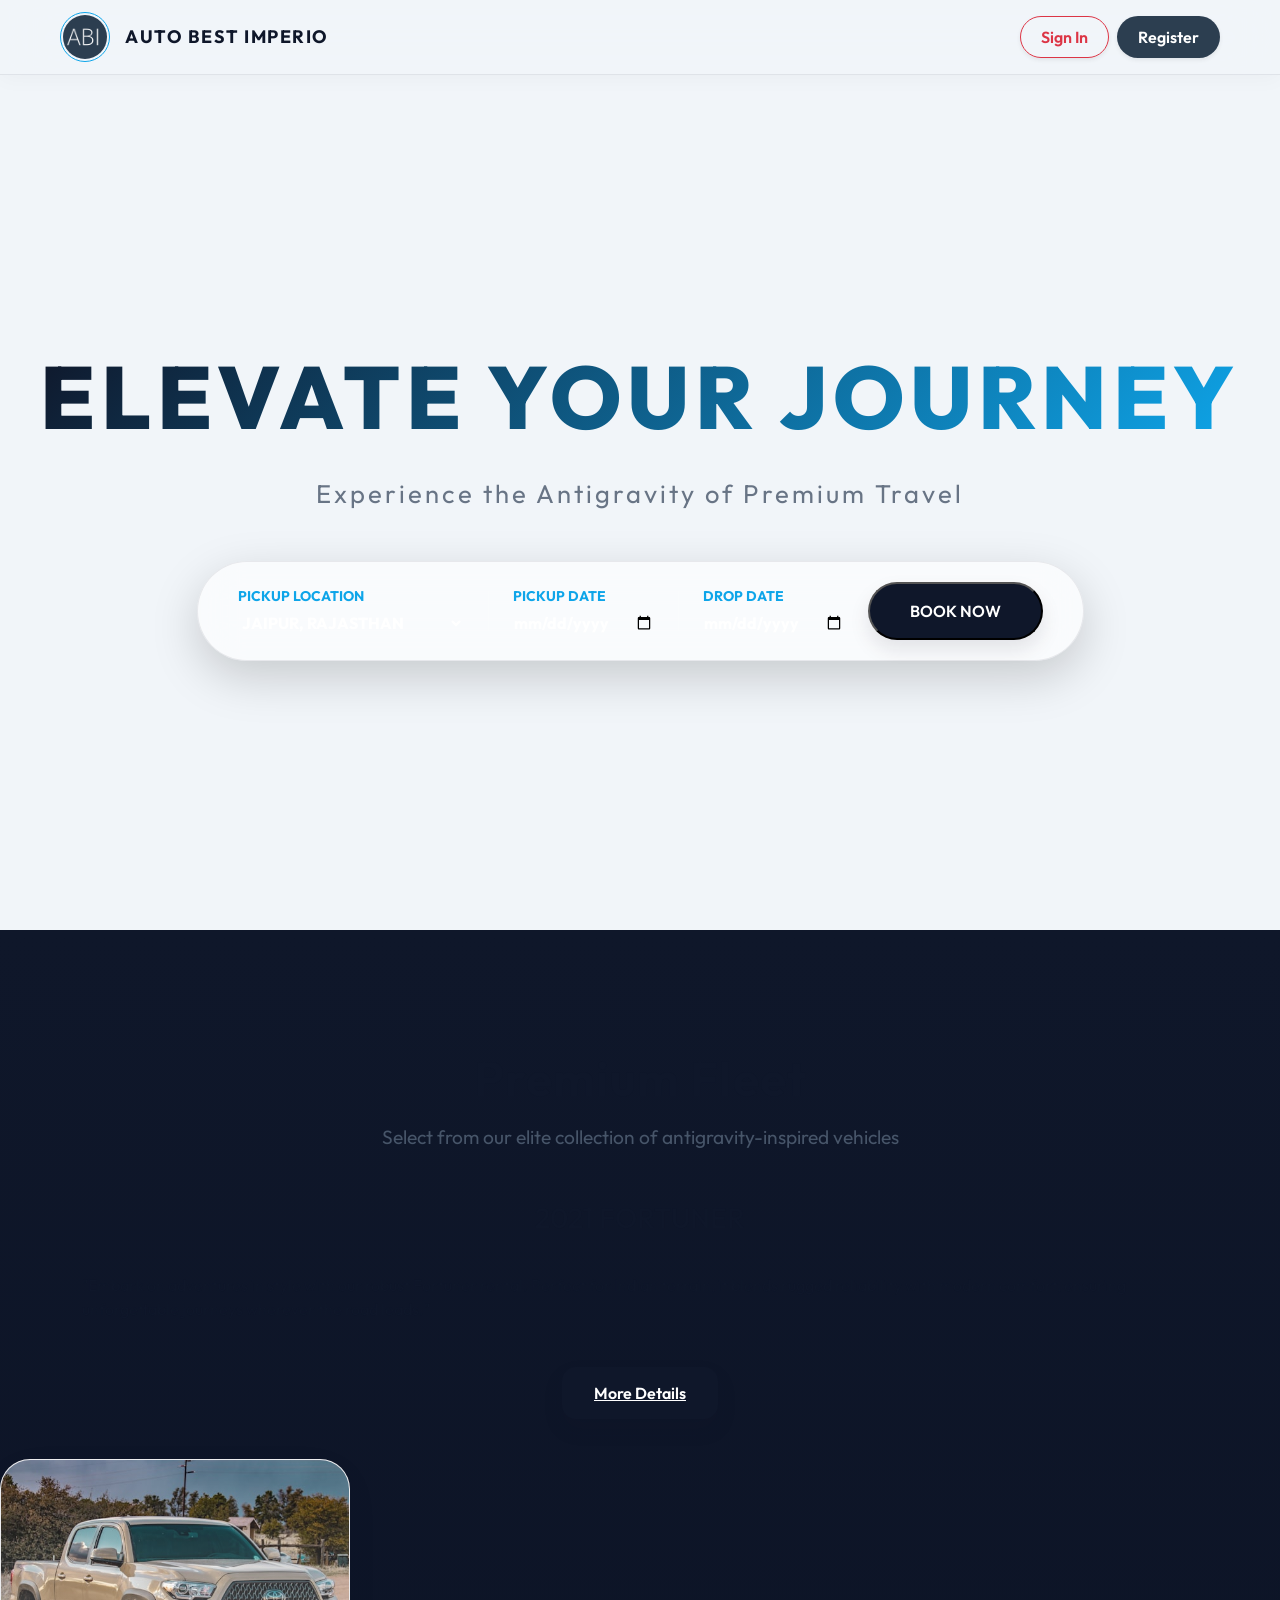
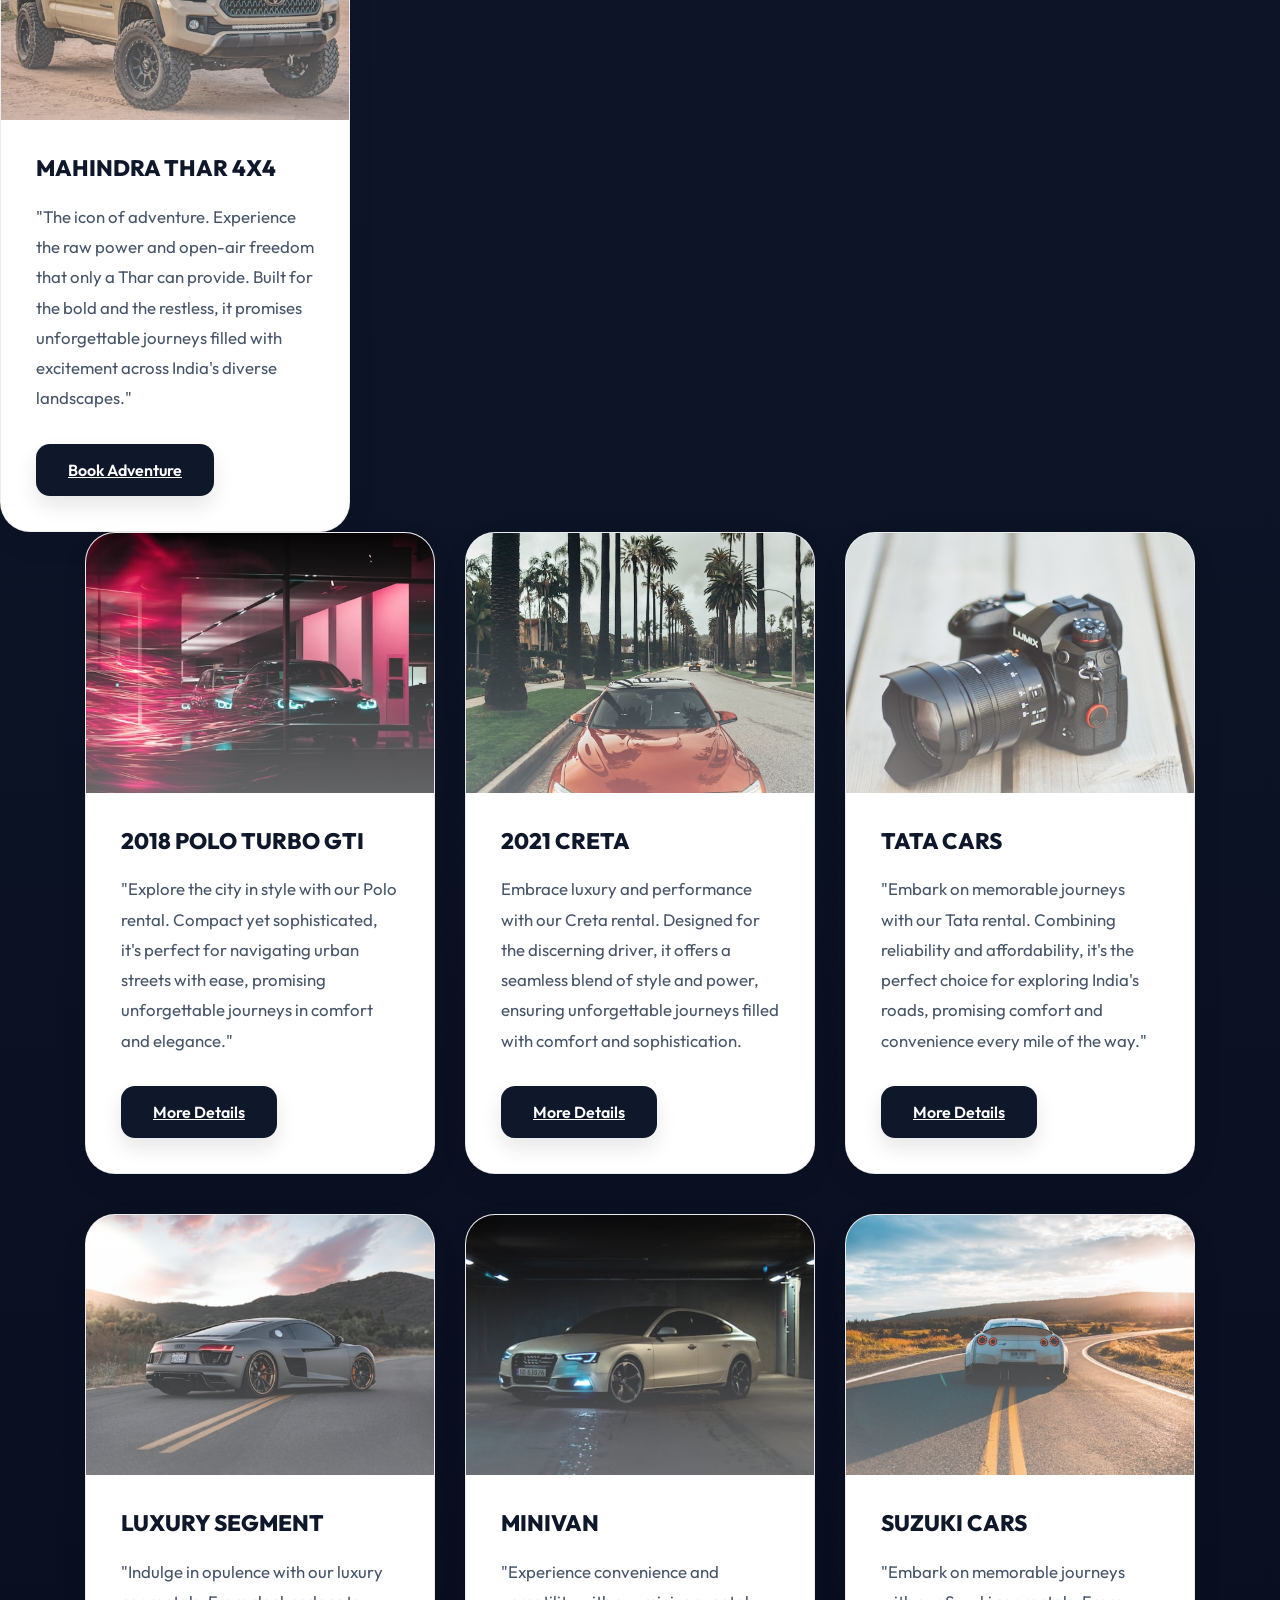
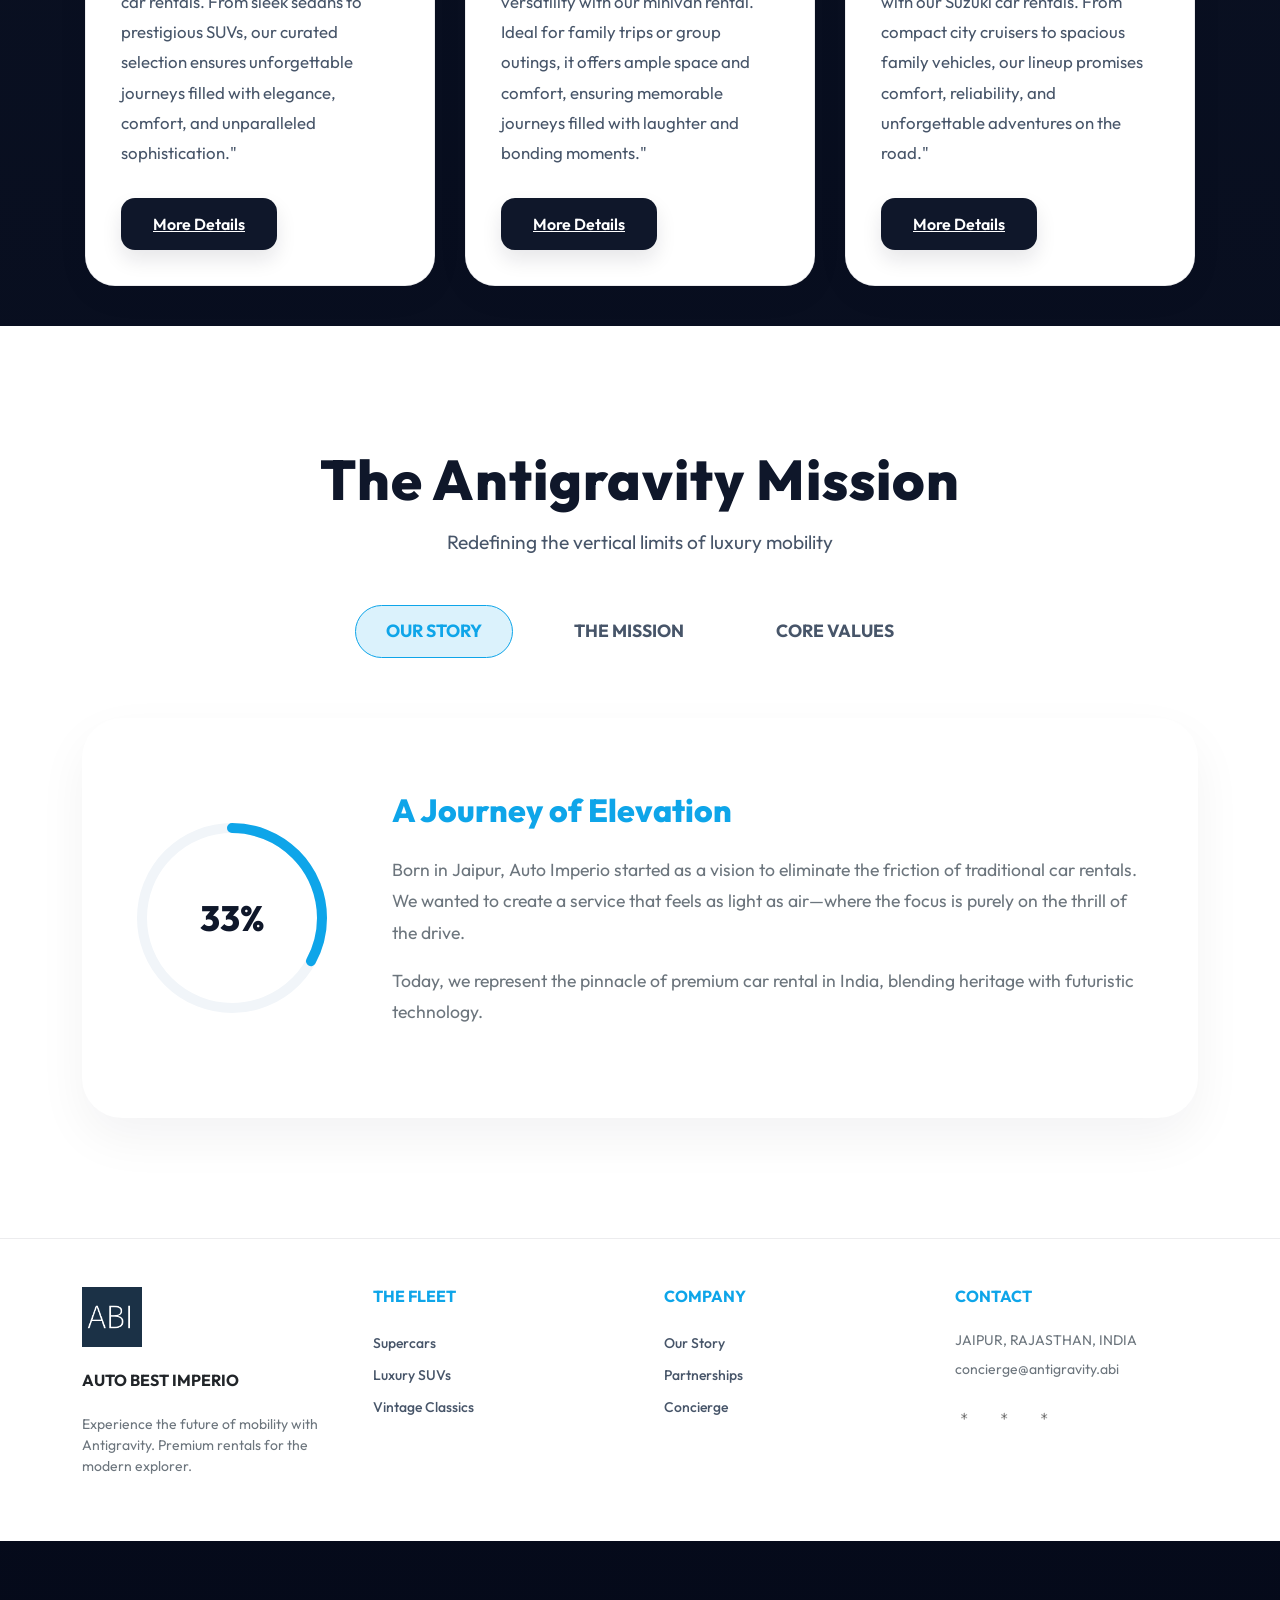
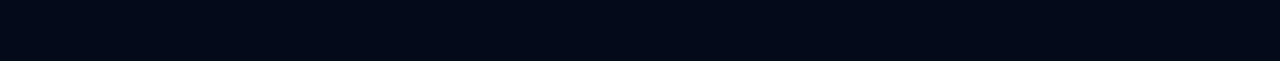
==== commit 93e4d7b1: "feat: transition to Aesthetic Light Mode and add Sliding Mission section" ====
--- a/index.html
+++ b/index.html
@@ -231,45 +231,106 @@
                 </div>
             </div>
         </div>
-        <!-- Company Section -->
-        <section class="sectionArea" id="company_section" style="background: #050a1a; padding-top: 50px;">
+        <!-- Company Section: Sliding Mission -->
+        <section class="sectionArea" id="company_section" style="background: white;">
             <div class="container">
-                <div class="featuresTop">
-                    <h2>The Antigravity Vision</h2>
-                    <p>Driving the future of premium mobility in India</p>
-                </div>
-                <div class="glass-card mb-5">
-                    <div class="row align-items-center">
-                        <div class="col-lg-6">
-                            <h3 class="text-cyan mb-4">Redefining Excellence</h3>
-                            <p class="text-secondary">Auto Imperio was founded on a simple principle: to provide a car
-                                rental
-                                experience that feels weightless. By combining an elite fleet of vehicles with
-                                cutting-edge
-                                technology and a commitment to absolute customer satisfaction, we've created a service
-                                that
-                                stands apart.</p>
-                            <p class="text-secondary">Based in the heart of Jaipur, we serve the most discerning
-                                travelers
-                                across India, ensuring that every mile driven is a testament to luxury and precision.
-                            </p>
-                        </div>
-                        <div class="col-lg-6">
-                            <img src="assets/img/cars/POLO.jpg" class="img-fluid rounded-3xl shadow-lg border-glass"
-                                alt="Company Vision">
+                <div class="featuresTop text-center mb-5">
+                    <h2 style="font-size: 3.5rem; font-weight: 800; color: var(--deep-navy);">The Antigravity Mission
+                    </h2>
+                    <p style="font-size: 1.2rem; color: var(--text-secondary);">Redefining the vertical limits of luxury
+                        mobility</p>
+                </div>
+
+                <!-- Mission Navigation -->
+                <div class="mission-nav">
+                    <div class="mission-link active" onclick="showMission('story', 33)">OUR STORY</div>
+                    <div class="mission-link" onclick="showMission('mission', 66)">THE MISSION</div>
+                    <div class="mission-link" onclick="showMission('values', 100)">CORE VALUES</div>
+                </div>
+
+                <div class="mission-container">
+                    <!-- Our Story Slide -->
+                    <div class="mission-slide active" id="slide-story">
+                        <div class="meter-wrapper">
+                            <svg class="meter-svg" viewBox="0 0 200 200">
+                                <circle class="meter-bg" cx="100" cy="100" r="90"></circle>
+                                <circle class="meter-fill" id="meter-fill" cx="100" cy="100" r="90"></circle>
+                            </svg>
+                            <div class="meter-percentage" id="meter-val">0%</div>
+                        </div>
+                        <div>
+                            <h3 class="text-cyan mb-4" style="font-size: 2rem; font-weight: 800;">A Journey of Elevation
+                            </h3>
+                            <p class="text-secondary" style="font-size: 1.1rem; line-height: 1.8;">Born in Jaipur, Auto
+                                Imperio started as a vision to eliminate the
+                                friction of traditional car rentals. We wanted to create a service that feels as light
+                                as
+                                air—where the focus is purely on the thrill of the drive.</p>
+                            <p class="text-secondary" style="font-size: 1.1rem; line-height: 1.8;">Today, we represent
+                                the
+                                pinnacle of premium car rental in India,
+                                blending heritage with futuristic technology.</p>
+                        </div>
+                    </div>
+
+                    <!-- The Mission Slide -->
+                    <div class="mission-slide" id="slide-mission">
+                        <div class="meter-wrapper">
+                            <svg class="meter-svg" viewBox="0 0 200 200">
+                                <circle class="meter-bg" cx="100" cy="100" r="90"></circle>
+                                <circle class="meter-fill" cx="100" cy="100" r="90" style="stroke-dashoffset: 192;">
+                                </circle>
+                            </svg>
+                            <div class="meter-percentage">66%</div>
+                        </div>
+                        <div>
+                            <h3 class="text-cyan mb-4" style="font-size: 2rem; font-weight: 800;">Zero Gravity Mobility
+                            </h3>
+                            <p class="text-secondary" style="font-size: 1.1rem; line-height: 1.8;">Our mission is
+                                simple: To
+                                provide an "Antigravity" experience. This
+                                means zero delays, zero stress, and absolute luxury. We are building the infrastructure
+                                for
+                                the next generation of travelers.</p>
+                            <p class="text-secondary" style="font-size: 1.1rem; line-height: 1.8;">By 2027, we aim to be
+                                India's first fully digitized, carbon-neutral
+                                luxury fleet service.</p>
+                        </div>
+                    </div>
+
+                    <!-- Core Values Slide -->
+                    <div class="mission-slide" id="slide-values">
+                        <div class="meter-wrapper">
+                            <svg class="meter-svg" viewBox="0 0 200 200">
+                                <circle class="meter-bg" cx="100" cy="100" r="90"></circle>
+                                <circle class="meter-fill" cx="100" cy="100" r="90" style="stroke-dashoffset: 0;">
+                                </circle>
+                            </svg>
+                            <div class="meter-percentage">100%</div>
+                        </div>
+                        <div>
+                            <h3 class="text-cyan mb-4" style="font-size: 2rem; font-weight: 800;">The Pillars of Imperio
+                            </h3>
+                            <p class="text-secondary" style="font-size: 1.1rem; line-height: 1.8;">
+                                <strong>Integrity:</strong> We are transparent in every transaction.
+                                No hidden costs, ever.<br>
+                                <strong>Innovation:</strong> Constant aesthetic and functional iteration.<br>
+                                <strong>Excellence:</strong> Only the finest vehicles enter our fleet.
+                            </p>
                         </div>
                     </div>
                 </div>
             </div>
         </section>
 
-        <footer class="text-center text-lg-start py-5" style="background-color: #050a1a !important;">
+        <!-- Light Mode Footer -->
+        <footer class="text-center text-lg-start py-5"
+            style="background-color: white !important; border-top: 1px solid var(--glass-border);">
             <div class="container text-center text-md-start">
                 <div class="row g-5">
                     <div class="col-md-3">
-                        <img src="assets/img/logo.png" style="width: 80px; filter: grayscale(1) brightness(2);"
-                            class="mb-4">
-                        <h6 class="text-uppercase fw-bold text-white mb-4">AUTO BEST IMPERIO</h6>
+                        <img src="assets/img/logo.png" style="width: 60px; filter: contrast(1.2);" class="mb-4">
+                        <h6 class="text-uppercase fw-bold text-dark mb-4">AUTO BEST IMPERIO</h6>
                         <p class="small text-secondary text-start">Experience the future of mobility with Antigravity.
                             Premium rentals for the modern explorer.</p>
                     </div>
@@ -282,8 +343,7 @@
                             <li class="mb-2"><a href="#db_features" class="text-decoration-none small">Luxury SUVs</a>
                             </li>
                             <li class="mb-2"><a href="#db_features" class="text-decoration-none small">Vintage
-                                    Classics</a>
-                            </li>
+                                    Classics</a></li>
                         </ul>
                     </div>
 
@@ -293,8 +353,7 @@
                             <li class="mb-2"><a href="#company_section" class="text-decoration-none small">Our Story</a>
                             </li>
                             <li class="mb-2"><a href="#company_section"
-                                    class="text-decoration-none small">Partnerships</a>
-                            </li>
+                                    class="text-decoration-none small">Partnerships</a></li>
                             <li class="mb-2"><a href="#company_section" class="text-decoration-none small">Concierge</a>
                             </li>
                         </ul>
@@ -305,18 +364,44 @@
                         <p class="small text-secondary mb-2">JAIPUR, RAJASTHAN, INDIA</p>
                         <p class="small text-secondary mb-2">concierge@antigravity.abi</p>
                         <div class="mt-4 d-flex gap-3">
-                            <img src="assets/icon/social/icons8_instagram_32.png"
-                                style="width: 24px; filter: brightness(0.7);">
-                            <img src="assets/icon/social/icons8_twitter_32.png"
-                                style="width: 24px; filter: brightness(0.7);">
+                            <img src="assets/icon/social/icons8_instagram_32.png" style="width: 24px; opacity: 0.7;">
+                            <img src="assets/icon/social/icons8_twitter_32.png" style="width: 24px; opacity: 0.7;">
                             <img src="assets/icon/social/icons8_linkedin_circled_32.png"
-                                style="width: 24px; filter: brightness(0.7);">
+                                style="width: 24px; opacity: 0.7;">
                         </div>
                     </div>
                 </div>
             </div>
         </footer>
+
+        <!-- Scripts -->
         <script>
+            // Mission Section Logic
+            function showMission(type, percent) {
+                document.querySelectorAll('.mission-link').forEach(link => {
+                    link.classList.remove('active');
+                    if (link.innerText.toLowerCase().includes(type.substring(0, 4))) link.classList.add('active');
+                });
+
+                document.querySelectorAll('.mission-slide').forEach(slide => {
+                    slide.classList.remove('active');
+                });
+                document.getElementById('slide-' + type).classList.add('active');
+
+                if (type === 'story') updateMeter(percent);
+            }
+
+            function updateMeter(percent) {
+                const circle = document.getElementById('meter-fill');
+                const text = document.getElementById('meter-val');
+                if (!circle || !text) return;
+                const circumference = 2 * Math.PI * 90;
+                const offset = circumference - (percent / 100 * circumference);
+                circle.style.strokeDashoffset = offset;
+                text.innerText = percent + '%';
+            }
+
+            // Auth and Init Logic
             document.addEventListener('DOMContentLoaded', () => {
                 const authButtons = document.getElementById('authButtonsContainer');
                 const profileDashboard = document.getElementById('profileDashboard');
@@ -329,7 +414,6 @@
                         document.getElementById('profileName').textContent = user.firstName;
                         document.getElementById('profileWallet').textContent = user.wallet || '500';
                         document.getElementById('profileRides').textContent = user.rides || '0';
-
                         authButtons.classList.add('d-none');
                         profileDashboard.classList.remove('d-none');
                         profileDashboard.classList.add('d-flex');
@@ -340,6 +424,9 @@
                     localStorage.removeItem('abi_loggedIn');
                     window.location.reload();
                 });
+
+                // Init Mission Meter
+                setTimeout(() => updateMeter(33), 800);
             });
         </script>
 </body>
--- a/css/index.css
+++ b/css/index.css
@@ -1,34 +1,38 @@
 @import url('https://fonts.googleapis.com/css2?family=Outfit:wght@300;400;600;700&display=swap');
 
 :root {
-    --deep-navy: #0A1128;
-    --electric-cyan: #00E5FF;
-    --slate-gray: #1E293B;
-    --glass-bg: rgba(255, 255, 255, 0.03);
-    --glass-border: rgba(255, 255, 255, 0.1);
-    --text-primary: #F8FAFC;
-    --text-secondary: #94A3B8;
+    --bg-light: #F1F5F9;
+    --deep-navy: #0F172A;
+    --electric-cyan: #0EA5E9;
+    /* Refined for light mode */
+    --slate-gray: #475569;
+    --glass-bg: rgba(255, 255, 255, 0.6);
+    --glass-border: rgba(15, 23, 42, 0.08);
+    --text-primary: #0F172A;
+    --text-secondary: #475569;
+    --accent-glow: rgba(14, 165, 233, 0.15);
 }
 
 body {
     font-family: 'Outfit', sans-serif;
     margin: 0;
     padding: 0;
-    background-color: var(--deep-navy);
+    background-color: var(--bg-light);
     color: var(--text-primary);
     overflow-x: hidden;
 }
 
 #db_navbar {
-    background: rgba(10, 17, 40, 0.8);
-    backdrop-filter: blur(20px);
-    -webkit-backdrop-filter: blur(20px);
+    background: rgba(241, 245, 249, 0.85);
+    backdrop-filter: blur(25px);
+    -webkit-backdrop-filter: blur(25px);
     border-bottom: 1px solid var(--glass-border);
     position: sticky;
     top: 0;
     z-index: 1000;
-    padding: 15px 50px;
-    transition: all 0.4s cubic-bezier(0.4, 0, 0.2, 1);
+    padding: 12px 60px;
+    transition: all 0.5s cubic-bezier(0.4, 0, 0.2, 1);
+    box-shadow: 0 4px 20px rgba(15, 23, 42, 0.03);
 }
 
 #db_navBarCaption {
@@ -38,75 +42,77 @@
 }
 
 #db_logo {
-    width: 60px;
-    height: 60px;
+    width: 50px;
+    height: 50px;
     border-radius: 50%;
     object-fit: cover;
     margin-right: 15px;
-    border: 2px solid var(--electric-cyan);
+    border: 1.5px solid var(--electric-cyan);
     padding: 2px;
 }
 
 #db_title_name {
-    font-size: 20px;
+    font-size: 18px;
     font-weight: 700;
     margin: 0;
     flex-grow: 1;
     color: var(--text-primary);
-    letter-spacing: 2px;
+    letter-spacing: 1.5px;
     text-transform: uppercase;
 }
 
 .glass-card {
     background: var(--glass-bg);
-    backdrop-filter: blur(15px);
-    -webkit-backdrop-filter: blur(15px);
+    backdrop-filter: blur(20px);
+    -webkit-backdrop-filter: blur(20px);
     border: 1px solid var(--glass-border);
-    border-radius: 24px;
-    padding: 30px;
-    transition: all 0.4s cubic-bezier(0.4, 0, 0.2, 1);
+    border-radius: 30px;
+    padding: 35px;
+    transition: all 0.5s cubic-bezier(0.4, 0, 0.2, 1);
+    box-shadow: 0 10px 30px rgba(15, 23, 42, 0.04);
 }
 
 .glass-card:hover {
-    background: rgba(255, 255, 255, 0.05);
+    background: rgba(255, 255, 255, 0.8);
     border-color: var(--electric-cyan);
-    transform: translateY(-10px);
-    box-shadow: 0 20px 40px rgba(0, 0, 0, 0.4);
+    transform: translateY(-8px);
+    box-shadow: 0 25px 50px rgba(15, 23, 42, 0.08);
 }
 
 
 #db_mainWall {
-    height: 90vh;
-    background: radial-gradient(circle at center, rgba(10, 17, 40, 0.4), var(--deep-navy)),
+    height: 95vh;
+    background: radial-gradient(circle at center, rgba(241, 245, 249, 0.2), var(--bg-light)),
         url('https://images.unsplash.com/photo-1492144534655-ae79c964c9d7?w=1600&q=80') center/cover;
     display: flex;
     align-items: center;
     justify-content: center;
     text-align: center;
-    color: white;
+    color: var(--text-primary);
     position: relative;
     overflow: hidden;
 }
 
 #db_mainCaption h1 {
-    font-size: 5rem;
-    font-weight: 700;
-    margin-bottom: 20px;
+    font-size: 5.5rem;
+    font-weight: 800;
+    margin-bottom: 25px;
     text-transform: uppercase;
-    letter-spacing: 4px;
-    background: linear-gradient(45deg, var(--text-primary), var(--electric-cyan));
+    letter-spacing: 6px;
+    background: linear-gradient(135deg, var(--deep-navy), var(--electric-cyan));
     -webkit-background-clip: text;
     background-clip: text;
     -webkit-text-fill-color: transparent;
-    animation: fadeInDown 1.2s cubic-bezier(0.4, 0, 0.2, 1);
+    animation: fadeInDown 1.5s cubic-bezier(0.4, 0, 0.2, 1);
 }
 
 #db_mainCaption p {
-    font-size: 1.8rem;
-    font-weight: 300;
+    font-size: 1.6rem;
+    font-weight: 400;
     color: var(--text-secondary);
-    animation: fadeInUp 1.2s cubic-bezier(0.4, 0, 0.2, 1);
-    letter-spacing: 2px;
+    animation: fadeInUp 1.5s cubic-bezier(0.4, 0, 0.2, 1);
+    letter-spacing: 3px;
+    opacity: 0.8;
 }
 
 /* Floating Booking Widget */
@@ -131,8 +137,8 @@
 }
 
 .sectionArea {
-    padding: 100px 0;
-    background: var(--deep-navy);
+    padding: 120px 0;
+    background: var(--bg-light);
 }
 
 .featuresTop {
@@ -167,29 +173,28 @@
 }
 
 .item {
-    background: var(--glass-bg);
-    backdrop-filter: blur(10px);
-    -webkit-backdrop-filter: blur(10px);
+    background: white;
     border: 1px solid var(--glass-border);
-    border-radius: 24px;
+    border-radius: 30px;
     overflow: hidden;
-    transition: all 0.5s cubic-bezier(0.4, 0, 0.2, 1);
+    transition: all 0.6s cubic-bezier(0.4, 0, 0.2, 1);
     height: 100%;
     display: flex;
     flex-direction: column;
     min-height: 520px;
-    /* Ensure 2022 Thar aligns with others */
+    box-shadow: 0 10px 40px rgba(15, 23, 42, 0.03);
 }
 
 .item:hover {
-    transform: translateY(-15px) scale(1.02);
+    transform: translateY(-12px) scale(1.02);
     border-color: var(--electric-cyan);
-    box-shadow: 0 30px 60px rgba(0, 229, 255, 0.1);
+    box-shadow: 0 40px 80px rgba(14, 165, 233, 0.12);
 }
 
 .zoom {
     overflow: hidden;
-    height: 250px;
+    height: 260px;
+    flex-shrink: 0;
     position: relative;
 }
 
@@ -200,7 +205,7 @@
     left: 0;
     width: 100%;
     height: 100%;
-    background: linear-gradient(to bottom, transparent, var(--deep-navy));
+    background: linear-gradient(to bottom, transparent, rgba(241, 245, 249, 0.4));
 }
 
 .zoom img {
@@ -215,7 +220,8 @@
 }
 
 .itemText {
-    padding: 30px;
+    padding: 35px;
+    background: white;
     flex-grow: 1;
     display: flex;
     flex-direction: column;
@@ -223,53 +229,150 @@
 }
 
 .itemText h3 {
-    font-size: 1.5rem;
-    font-weight: 700;
-    color: var(--electric-cyan);
-    margin-bottom: 15px;
+    font-size: 1.4rem;
+    font-weight: 800;
+    color: var(--deep-navy);
+    margin-bottom: 20px;
 }
 
 .itemText p {
     color: var(--text-secondary);
-    font-size: 1rem;
-    line-height: 1.7;
-    margin-bottom: 25px;
-    flex-grow: 1;
+    font-size: 1.05rem;
+    line-height: 1.8;
+    margin-bottom: 30px;
 }
 
 .btnDetails {
-    display: inline-block;
-    padding: 12px 28px;
-    background: var(--electric-cyan);
-    color: var(--deep-navy) !important;
-    text-decoration: none;
-    border-radius: 12px;
-    font-weight: 700;
+    background: var(--deep-navy);
+    color: white !important;
+    border-radius: 14px;
+    padding: 14px 32px;
+    font-weight: 600;
     text-align: center;
     transition: all 0.3s ease;
     align-self: flex-start;
-    box-shadow: 0 8px 20px rgba(0, 229, 255, 0.2);
+    box-shadow: 0 10px 20px rgba(15, 23, 42, 0.1);
 }
 
 .btnDetails:hover {
-    background: #fff;
-    transform: translateY(-2px);
-    box-shadow: 0 12px 30px rgba(0, 229, 255, 0.4);
+    background: var(--electric-cyan);
+    color: white !important;
+    box-shadow: 0 15px 30px rgba(14, 165, 233, 0.3);
+}
+
+/* Sliding Mission Section Styles */
+.mission-nav {
+    display: flex;
+    justify-content: center;
+    gap: 30px;
+    margin-bottom: 60px;
+}
+
+.mission-link {
+    font-size: 1.1rem;
+    font-weight: 700;
+    color: var(--text-secondary);
+    cursor: pointer;
+    padding: 12px 30px;
+    border-radius: 50px;
+    transition: all 0.3s cubic-bezier(0.4, 0, 0.2, 1);
+    border: 1px solid transparent;
+}
+
+.mission-link.active {
+    color: var(--electric-cyan);
+    background: var(--accent-glow);
+    border-color: var(--electric-cyan);
+}
+
+.mission-container {
+    position: relative;
+    height: 400px;
+    overflow: hidden;
+    border-radius: 40px;
+    background: white;
+    box-shadow: 0 20px 50px rgba(15, 23, 42, 0.05);
+    padding: 50px;
+}
+
+.mission-slide {
+    position: absolute;
+    width: calc(100% - 100px);
+    height: calc(100% - 100px);
+    top: 50px;
+    left: 50px;
+    opacity: 0;
+    transform: translateX(60px);
+    transition: all 0.8s cubic-bezier(0.4, 0, 0.2, 1);
+    pointer-events: none;
+    display: flex;
+    align-items: center;
+    gap: 60px;
+}
+
+.mission-slide.active {
+    opacity: 1;
+    transform: translateX(0);
+    pointer-events: auto;
+}
+
+/* Antigravity Meter - The Gauge */
+.meter-wrapper {
+    width: 200px;
+    height: 200px;
+    position: relative;
+    flex-shrink: 0;
+}
+
+.meter-svg {
+    width: 100%;
+    height: 100%;
+    transform: rotate(-90deg);
+}
+
+.meter-bg {
+    fill: none;
+    stroke: var(--bg-light);
+    stroke-width: 10;
+}
+
+.meter-fill {
+    fill: none;
+    stroke: var(--electric-cyan);
+    stroke-width: 10;
+    stroke-linecap: round;
+    stroke-dasharray: 565;
+    /* 2 * PI * 90 */
+    stroke-dashoffset: 565;
+    transition: stroke-dashoffset 2s cubic-bezier(0.4, 0, 0.2, 1);
+}
+
+.meter-percentage {
+    position: absolute;
+    top: 50%;
+    left: 50%;
+    transform: translate(-50%, -50%);
+    font-size: 2.2rem;
+    font-weight: 800;
+    color: var(--deep-navy);
 }
 
 footer {
-    background-color: #050a1a !important;
+    background-color: white !important;
     color: var(--text-secondary);
     border-top: 1px solid var(--glass-border);
+    padding: 80px 0;
 }
 
 footer a {
-    transition: color 0.3s ease;
+    transition: all 0.3s ease;
     color: var(--text-secondary) !important;
+    font-weight: 500;
 }
 
 footer a:hover {
     color: var(--electric-cyan) !important;
+    padding-left: 5px;
 }
 
 @keyframes fadeInDown {
